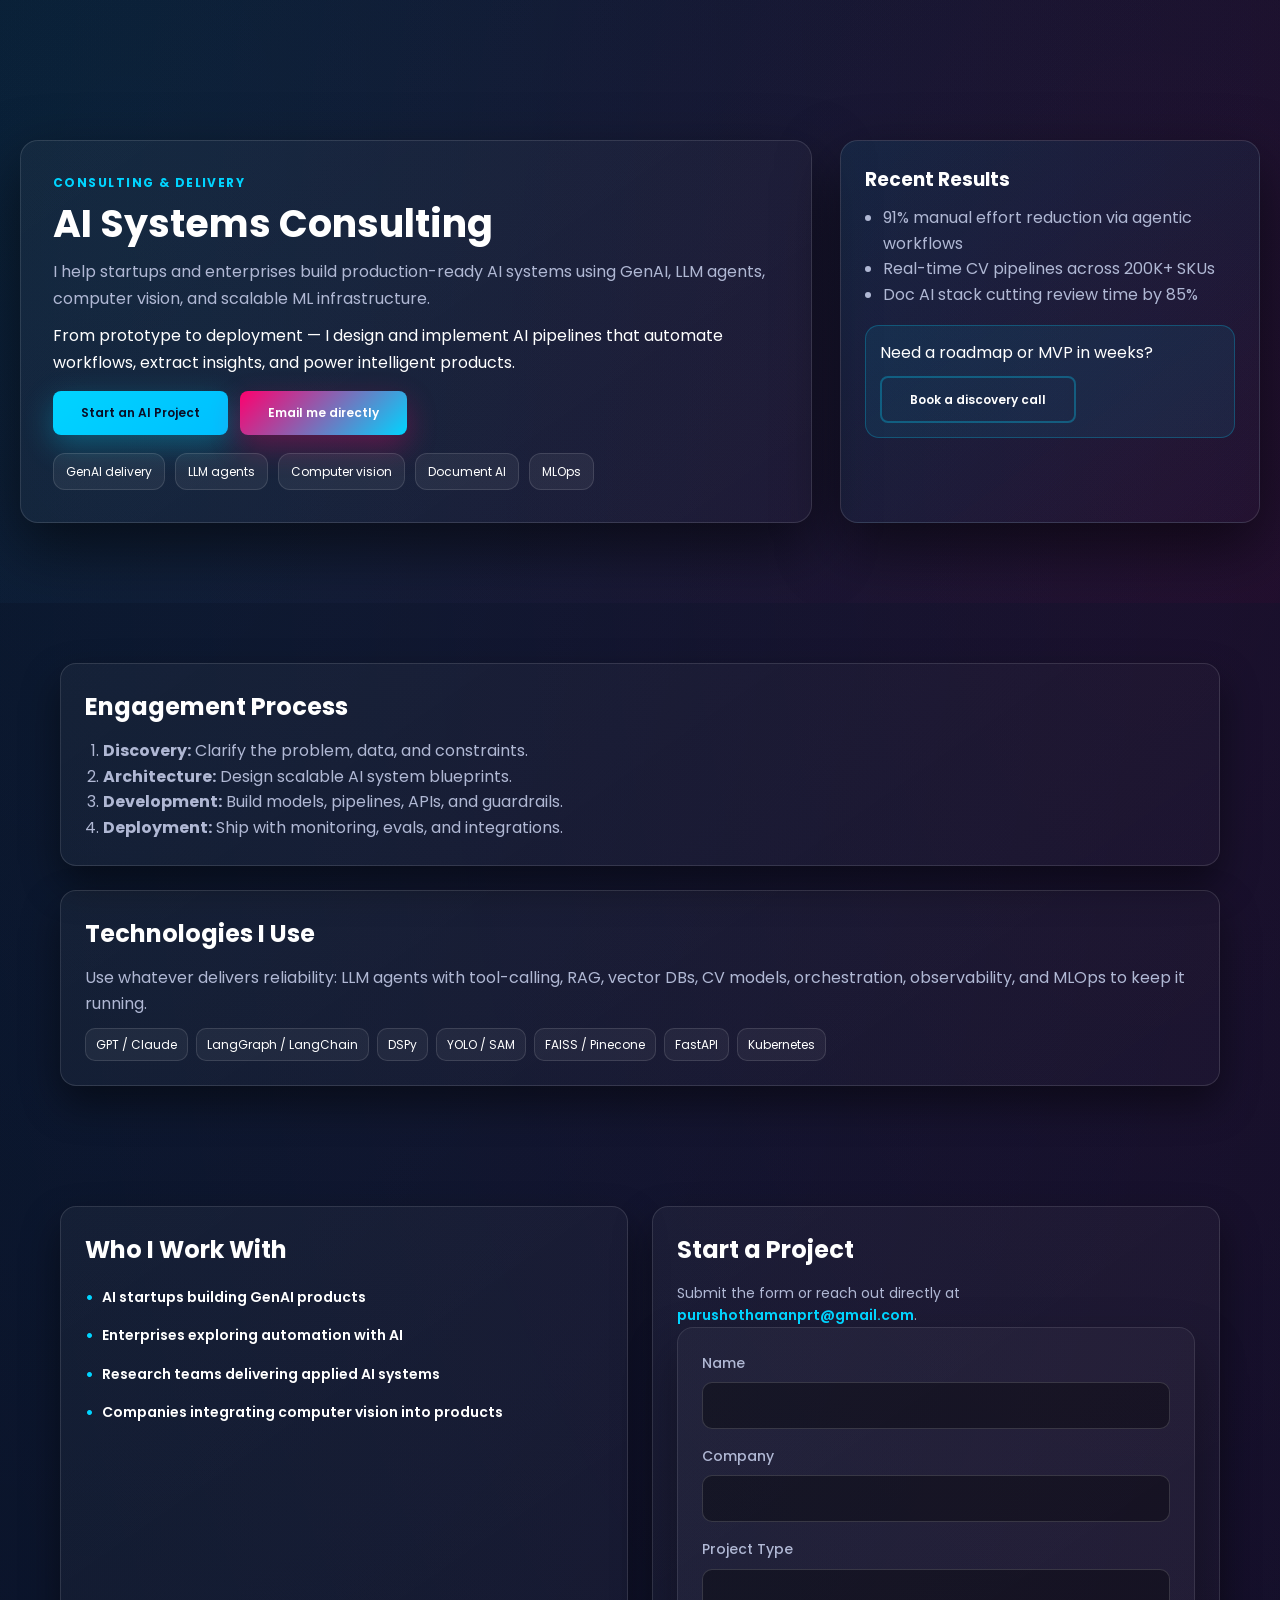
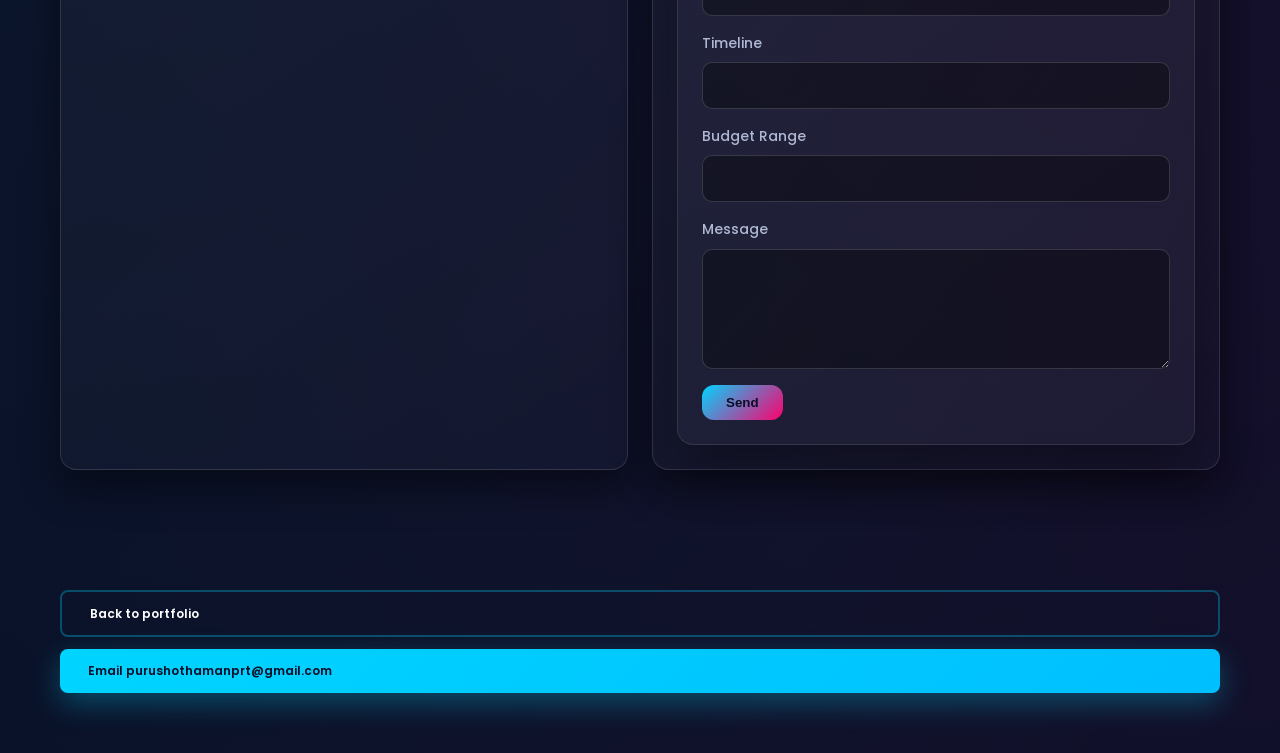
==== ai-consulting.html @ 67f8d657 "consulting" ====
<!DOCTYPE html>
<html lang="en">
<head>
  <meta charset="UTF-8">
  <meta name="viewport" content="width=device-width, initial-scale=1.0">
  <title>AI Systems Consulting – GenAI, LLM Agents, and Computer Vision</title>
  <meta name="description" content="AI systems consulting for GenAI, LLM agents, computer vision, and document intelligence. Freelance, consulting, and contract AI engineering engagements worldwide.">
  <link rel="stylesheet" href="assets/css/style.css">
  <link href="https://fonts.googleapis.com/css2?family=Poppins:wght@300;400;500;600;700;800;900&family=Space+Mono:wght@400;700&display=swap" rel="stylesheet">
</head>
<body class="consulting-page">
  <main class="consult-hero">
    <div class="consult-hero__bg"></div>
    <div class="consult-hero__content">
      <p class="consult-kicker">Consulting & Delivery</p>
      <h1>AI Systems Consulting</h1>
      <p class="consult-lead">
        I help startups and enterprises build production-ready AI systems using GenAI, LLM agents, computer vision, and scalable ML infrastructure.
      </p>
      <p class="consult-lead secondary">
        From prototype to deployment — I design and implement AI pipelines that automate workflows, extract insights, and power intelligent products.
      </p>
      <div class="consult-actions">
        <a href="#consult-form" class="btn btn-primary">Start an AI Project</a>
        <a href="mailto:purushothamanprt@gmail.com" class="btn btn-accent">Email me directly</a>
      </div>
      <div class="consult-tags">
        <span>GenAI delivery</span><span>LLM agents</span><span>Computer vision</span><span>Document AI</span><span>MLOps</span>
      </div>
    </div>
    <div class="consult-panel">
      <div>
        <h3>Recent Results</h3>
        <ul>
          <li>91% manual effort reduction via agentic workflows</li>
          <li>Real-time CV pipelines across 200K+ SKUs</li>
          <li>Doc AI stack cutting review time by 85%</li>
        </ul>
      </div>
      <div class="consult-panel__cta">
        <p>Need a roadmap or MVP in weeks?</p>
        <a href="#consult-form" class="btn btn-tertiary">Book a discovery call</a>
      </div>
    </div>
  </main>

  <section class="consult-section">
    <div class="container consult-grid">
      <div class="consult-card">
        <h2>Engagement Process</h2>
        <ol>
          <li><strong>Discovery:</strong> Clarify the problem, data, and constraints.</li>
          <li><strong>Architecture:</strong> Design scalable AI system blueprints.</li>
          <li><strong>Development:</strong> Build models, pipelines, APIs, and guardrails.</li>
          <li><strong>Deployment:</strong> Ship with monitoring, evals, and integrations.</li>
        </ol>
      </div>
      <div class="consult-card">
        <h2>Technologies I Use</h2>
        <p>Use whatever delivers reliability: LLM agents with tool-calling, RAG, vector DBs, CV models, orchestration, observability, and MLOps to keep it running.</p>
        <div class="consult-chips">
          <span>GPT / Claude</span><span>LangGraph / LangChain</span><span>DSPy</span><span>YOLO / SAM</span><span>FAISS / Pinecone</span><span>FastAPI</span><span>Kubernetes</span>
        </div>
      </div>
    </div>
  </section>

  <section class="consult-section">
    <div class="container consult-grid two">
      <div class="consult-card">
        <h2>Who I Work With</h2>
        <ul class="hero-list">
          <li>AI startups building GenAI products</li>
          <li>Enterprises exploring automation with AI</li>
          <li>Research teams delivering applied AI systems</li>
          <li>Companies integrating computer vision into products</li>
        </ul>
      </div>
      <div class="consult-card" id="consult-form">
        <h2>Start a Project</h2>
        <p class="cta-subtext">Submit the form or reach out directly at <a href="mailto:purushothamanprt@gmail.com">purushothamanprt@gmail.com</a>.</p>
        <form class="contact-form" action="https://formspree.io/f/mojkdnnn" method="POST">
          <label>Name<input type="text" name="name" required></label>
          <label>Company<input type="text" name="company"></label>
          <label>Project Type<input type="text" name="project_type"></label>
          <label>Timeline<input type="text" name="timeline"></label>
          <label>Budget Range<input type="text" name="budget"></label>
          <label>Message<textarea name="message" required></textarea></label>
          <button type="submit">Send</button>
        </form>
      </div>
    </div>
  </section>

  <section class="consult-section">
    <div class="container consult-bottom-actions">
      <a href="index.html#contact" class="btn btn-tertiary">Back to portfolio</a>
      <a href="mailto:purushothamanprt@gmail.com" class="btn btn-primary">Email purushothamanprt@gmail.com</a>
    </div>
  </section>
</body>
</html>
---- assets/css/style.css ----
* {
  margin: 0;
  padding: 0;
  box-sizing: border-box;
}

:root {
  --primary: #0a0e27;
  --secondary: #10152d;
  --tertiary: #1a2644;
  --accent: #00d4ff;
  --accent-2: #ff006e;
  --accent-3: #8338ec;
  --text-primary: #ffffff;
  --text-secondary: #b0b8d4;
  --border-color: rgba(255, 255, 255, 0.1);
  --glass: linear-gradient(145deg, rgba(255, 255, 255, 0.04), rgba(255, 255, 255, 0.02));
  --glass-strong: linear-gradient(145deg, rgba(0, 212, 255, 0.08), rgba(255, 255, 255, 0.01));
  --card-border: rgba(255, 255, 255, 0.12);
  --success: #29da77;
  --warning: #ffbe0b;
  --navbar-height: 70px;
}

html {
  scroll-behavior: smooth;
}

body {
  font-family: 'Poppins', sans-serif;
  background: linear-gradient(135deg, var(--primary) 0%, var(--secondary) 100%);
  color: var(--text-primary);
  line-height: 1.6;
  overflow-x: hidden;
  position: relative;
  margin: 0;
  padding: 0;
}

.container {
  max-width: 1200px;
  margin: 0 auto;
  padding: 0 20px;
  display: flex;
  flex-direction: column;
  gap: 24px;
}

/* ===== NAVIGATION ===== */
.navbar {
  position: fixed;
  top: 0;
  left: 0;
  right: 0;
  width: 100%;
  z-index: 1000;
  padding: 15px 0;
  background: rgba(10, 14, 39, 0.98);
  backdrop-filter: blur(10px);
  border-bottom: 1px solid var(--border-color);
  animation: slideDown 0.6s ease-out;
  height: var(--navbar-height);
  box-shadow: 0 2px 20px rgba(0, 0, 0, 0.3);
}

@keyframes slideDown {
  from {
    transform: translateY(-100%);
    opacity: 0;
  }
  to {
    transform: translateY(0);
    opacity: 1;
  }
}

.nav-wrapper {
  display: flex;
  justify-content: space-between;
  align-items: center;
  max-width: 1400px;
  margin: 0 auto;
  padding: 0 20px;
  height: 100%;
  width: 100%;
}

.logo-brand {
  display: flex;
  align-items: center;
  gap: 10px;
  min-width: 180px;
  flex-shrink: 0;
}

.logo {
  font-size: 24px;
  font-weight: 900;
  background: linear-gradient(135deg, var(--accent) 0%, var(--accent-2) 100%);
  -webkit-background-clip: text;
  -webkit-text-fill-color: transparent;
  text-decoration: none;
  font-family: 'Space Mono', monospace;
}

.logo-title {
  font-size: 14px;
  font-weight: 700;
  color: var(--text-primary);
  display: none;
}

@media (min-width: 768px) {
  .logo-title {
    display: block;
  }
}

.nav-menu {
  display: flex;
  gap: 25px;
  list-style: none;
  margin: 0;
  padding: 0;
  flex: 1;
  justify-content: center;
}

.nav-link {
  color: var(--text-secondary);
  text-decoration: none;
  font-size: 13px;
  font-weight: 500;
  position: relative;
  transition: color 0.3s ease;
  white-space: nowrap;
  padding: 5px 0;
}

.nav-link::after {
  content: '';
  position: absolute;
  bottom: -5px;
  left: 0;
  width: 0;
  height: 2px;
  background: linear-gradient(90deg, var(--accent), var(--accent-2));
  transition: width 0.3s ease;
}

.nav-link:hover {
  color: var(--accent);
}

.nav-link:hover::after,
.nav-link.active::after {
  width: 100%;
}

.hamburger {
  display: none;
  flex-direction: column;
  gap: 5px;
  cursor: pointer;
  margin-left: auto;
}

.hamburger span {
  width: 22px;
  height: 2.5px;
  background: var(--accent);
  border-radius: 2px;
  transition: all 0.3s ease;
}

/* Quick Action Buttons in Navbar */
.quick-actions {
  display: flex;
  gap: 8px;
  align-items: center;
  margin-left: 20px;
  flex-shrink: 0;
}

.quick-btn {
  width: 36px;
  height: 36px;
  border-radius: 6px;
  border: 1px solid var(--border-color);
  background: rgba(0, 212, 255, 0.1);
  color: var(--accent);
  cursor: pointer;
  display: flex;
  align-items: center;
  justify-content: center;
  transition: all 0.3s ease;
  font-size: 14px;
  padding: 0;
  min-height: 44px; /* touch-friendly */
}

.quick-btn:hover {
  background: var(--accent);
  color: var(--primary);
  transform: translateY(-2px);
  border-color: var(--accent);
}

@media (max-width: 1024px) {
  .nav-menu {
    gap: 20px;
  }

  .nav-link {
    font-size: 12px;
  }

  .quick-actions {
    gap: 6px;
    margin-left: 10px;
  }

  .quick-btn {
    width: 32px;
    height: 32px;
    font-size: 12px;
  }
}

@media (max-width: 768px) {
  .hamburger {
    display: flex;
  }

  .nav-menu {
    display: none;
    position: fixed;
    top: var(--navbar-height);
    left: 0;
    width: 100%;
    flex-direction: column;
    gap: 0;
    background: rgba(10, 14, 39, 0.98);
    padding: 20px;
    border-bottom: 1px solid var(--border-color);
    z-index: 999;
  }

  .nav-menu.show {
    display: flex;
  }

  .nav-link {
    padding: 12px 0;
    border-bottom: 1px solid var(--border-color);
  }

  .quick-actions {
    display: none;
  }
}

/* ===== HERO SECTION ===== */
.hero {
  min-height: 100vh;
  display: flex;
  justify-content: center;
  align-items: center;
  padding: 60px 0 50px;
  position: relative;
  overflow: hidden;
  margin-top: var(--navbar-height);
}

.stars {
  position: absolute;
  width: 100%;
  height: 100%;
  pointer-events: none;
}

.stars::before {
  content: '';
  position: absolute;
  width: 2px;
  height: 2px;
  background: var(--accent);
  border-radius: 50%;
  top: 20%;
  left: 10%;
  opacity: 0.5;
  animation: twinkle 3s infinite;
}

@keyframes twinkle {
  0%, 100% { opacity: 0.3; }
  50% { opacity: 1; }
}

.hero-container {
  display: flex;
  flex-direction: column;
  align-items: flex-start;
  gap: 50px;
  max-width: 1080px;
  margin: 0 auto;
  padding: 140px 20px 60px;
  width: 100%;
  position: relative;
  z-index: 1;
}

.hero-grid {
  width: 100%;
  display: grid;
  grid-template-columns: minmax(0, 1.05fr) minmax(240px, 320px);
  align-items: center;
  gap: 24px;
  justify-content: center;
}

.hero-title {
  font-size: 52px;
  font-weight: 900;
  line-height: 1.1;
  color: var(--text-primary);
  animation: slideUp 0.8s ease-out 0.2s both;
  margin: 0;
  flex: 1;
  min-width: 240px;
}

.hero-subtitle {
  font-size: 16px;
  color: var(--text-secondary);
  line-height: 1.8;
  animation: slideUp 0.8s ease-out 0.2s both;
  margin: 0;
  flex: 1;
  min-width: 280px;
  max-width: 720px;
  font-size: 15px;
}

.hero-headline {
  flex: 1;
  display: flex;
  flex-direction: column;
  gap: 18px;
  min-width: 320px;
  max-width: 620px;
}

.hero-list {
  list-style: none;
  padding: 0;
  margin: 0;
  display: grid;
  gap: 8px;
  color: var(--text-primary);
  font-weight: 600;
}

.hero-list li {
  display: flex;
  align-items: center;
  gap: 8px;
  font-size: 14px;
  padding: 4px 0;
  transition: transform 0.2s ease, color 0.2s ease;
}

.hero-list li::before {
  content: '•';
  color: var(--accent);
  font-size: 18px;
  line-height: 1;
}

.hero-list li:hover {
  transform: translateX(6px);
  color: var(--text-primary);
}

.hero-actions {
  flex: 1;
  display: flex;
  justify-content: center;
}

.hero-cta {
  display: flex;
  flex-direction: column;
  gap: 14px;
  align-self: center;
  justify-content: center;
  width: 260px;
  flex-shrink: 0;
}

.hero-cta .btn {
  width: 100%;
  background: linear-gradient(140deg, rgba(0, 212, 255, 0.18), rgba(0, 0, 0, 0.55));
  border: 1px solid rgba(0, 212, 255, 0.35);
  color: var(--text-primary);
  box-shadow: 0 12px 30px rgba(0, 212, 255, 0.15);
}

.hero-cta .btn:hover {
  background: linear-gradient(140deg, rgba(0, 212, 255, 0.3), rgba(0, 0, 0, 0.45));
  box-shadow: 0 16px 36px rgba(0, 212, 255, 0.25);
}

.hero-cta .btn-primary {
  color: var(--primary);
  background: radial-gradient(circle at 20% 20%, rgba(255, 255, 255, 0.25), transparent 45%), linear-gradient(135deg, #00d4ff 0%, #00b0ff 45%, #00a0e0 100%);
  border: none;
}

@media (max-width: 900px) {
  .hero-container {
    flex-direction: column;
    align-items: center;
    gap: 40px;
  }

  .hero-headline {
    flex-direction: column;
    align-items: center;
    text-align: center;
  }
  .hero-subtitle {
    text-align: center;
    max-width: 100%;
  }

  .hero-grid {
    grid-template-columns: minmax(0, 1fr);
    align-items: center;
    text-align: center;
  }

  .hero-cta {
    width: 100%;
    align-items: center;
    align-self: center;
  }
}

@media (min-width: 900px) {
  .hero-cta {
    flex-wrap: nowrap;
  }
}

.btn {
  padding: 12px 28px;
  border-radius: 8px;
  text-decoration: none;
  font-weight: 600;
  font-size: 12px;
  display: inline-flex;
  align-items: center;
  gap: 8px;
  transition: all 0.3s ease;
  border: none;
  cursor: pointer;
  font-family: 'Poppins', sans-serif;
  white-space: nowrap;
  min-height: 44px; /* touch-friendly */
}

.btn-primary {
  background: linear-gradient(135deg, var(--accent) 0%, #00bfff 100%);
  color: var(--primary);
  box-shadow: 0 10px 30px rgba(0, 212, 255, 0.3);
}

.btn-primary:hover {
  transform: translateY(-3px);
  box-shadow: 0 20px 50px rgba(0, 212, 255, 0.4);
}

.btn-secondary {
  border: 2px solid var(--accent);
  color: var(--accent);
  background: transparent;
}

.btn-secondary:hover {
  background: rgba(0, 212, 255, 0.1);
  transform: translateY(-3px);
}

.btn-tertiary {
  border: 2px solid rgba(0, 212, 255, 0.3);
  color: var(--text-primary);
  background: transparent;
  transition: all 0.3s ease;
}

.btn-tertiary:hover {
  border-color: var(--accent);
  background: rgba(0, 212, 255, 0.05);
  color: var(--accent);
  transform: translateY(-3px);
}

.btn-accent {
  background: linear-gradient(135deg, var(--accent-2), var(--accent));
  color: var(--text-primary);
  border: none;
  box-shadow: 0 12px 30px rgba(255, 0, 110, 0.3);
}

.btn-accent:hover {
  transform: translateY(-3px);
  box-shadow: 0 18px 40px rgba(255, 0, 110, 0.35);
  filter: brightness(1.05);
}


/* Hero Stats */
.hero-stats {
  display: flex;
  flex-direction: row;
  flex-wrap: wrap;
  justify-content: center;
  gap: 32px;
  margin: 12px auto 0 auto;
  padding-top: 30px;
  border-top: 1px solid var(--border-color);
  animation: slideUp 0.8s ease-out 0.6s both;
  width: 100%;
  max-width: 1100px;
  align-items: stretch;
}

.stat-box {
  display: flex;
  flex-direction: column;
  align-items: center;
  gap: 8px;
  padding: 20px;
  background: rgba(0, 212, 255, 0.05);
  border-radius: 12px;
  border: 1px solid var(--border-color);
  transition: all 0.3s ease;
  min-width: 180px;
  flex: 1;
  max-width: 220px;
}

.stat-box:hover {
  border-color: var(--accent);
  background: rgba(0, 212, 255, 0.1);
  transform: translateY(-5px);
}

.stat-number {
  font-size: 32px;
  font-weight: 900;
  background: linear-gradient(135deg, var(--accent), var(--accent-2));
  -webkit-background-clip: text;
  -webkit-text-fill-color: transparent;
  margin: 0;
}

.stat-label {
  font-size: 13px;
  color: var(--text-secondary);
  text-align: center;
  margin: 0;
}



/* ===== MODAL STYLES ===== */
.modal {
  display: none;
  position: fixed;
  z-index: 2000;
  left: 0;
  top: 0;
  width: 100%;
  height: 100%;
  background: rgba(0, 0, 0, 0.9);
  backdrop-filter: blur(5px);
  animation: fadeIn 0.3s ease;
  align-items: center;
  justify-content: center;
}

@keyframes fadeIn {
  from { opacity: 0; }
  to { opacity: 1; }
}

.modal.show {
  display: flex;
}

.modal-content {
  background: var(--secondary);
  border: 1px solid var(--border-color);
  border-radius: 16px;
  width: 90%;
  max-width: 800px;
  max-height: 85vh;
  overflow-y: auto;
  animation: slideUp 0.3s ease;
  box-shadow: 0 20px 60px rgba(0, 0, 0, 0.5);
}

.modal-content.modal-lg {
  max-width: 900px;
}

.modal-header {
  padding: 25px 30px;
  border-bottom: 1px solid var(--border-color);
  display: flex;
  align-items: center;
  justify-content: space-between;
  gap: 20px;
  position: relative;
}

.modal-header h2 {
  margin: 0;
  color: var(--text-primary);
  font-size: 24px;
  flex: 1;
}

.modal-body {
  padding: 30px;
}

.close {
  position: absolute;
  right: 25px;
  top: 22px;
  font-size: 28px;
  font-weight: bold;
  color: var(--text-secondary);
  cursor: pointer;
  transition: color 0.3s ease;
  background: none;
  border: none;
  padding: 0;
  width: 30px;
  height: 30px;
  display: flex;
  align-items: center;
  justify-content: center;
}

.close:hover {
  color: var(--accent);
}

/* Papers List */
.papers-list {
  display: flex;
  flex-direction: column;
  gap: 25px;
}

.paper-preview {
  background: rgba(0, 212, 255, 0.03);
  border: 1px solid var(--border-color);
  padding: 20px;
  border-radius: 12px;
  transition: all 0.3s ease;
}

.paper-preview:hover {
  border-color: var(--accent);
  background: rgba(0, 212, 255, 0.08);
}

.paper-header {
  display: flex;
  justify-content: space-between;
  gap: 20px;
  margin-bottom: 10px;
  align-items: flex-start;
}

.paper-header h3 {
  font-size: 15px;
  color: var(--text-primary);
  line-height: 1.4;
  flex: 1;
  margin: 0;
}

.paper-year {
  background: linear-gradient(135deg, var(--accent), var(--accent-2));
  -webkit-background-clip: text;
  -webkit-text-fill-color: transparent;
  font-weight: 700;
  font-size: 12px;
  white-space: nowrap;
}

.paper-authors {
  color: var(--text-secondary);
  font-size: 13px;
  margin: 8px 0;
}

.paper-stats {
  color: var(--accent);
  font-size: 12px;
  margin-bottom: 12px;
}

.paper-actions {
  display: flex;
  gap: 10px;
}

.btn-small {
  padding: 8px 14px;
  font-size: 12px;
  background: rgba(0, 212, 255, 0.1);
  border: 1px solid var(--accent);
  color: var(--accent);
  border-radius: 6px;
  text-decoration: none;
  cursor: pointer;
  transition: all 0.3s ease;
  display: inline-flex;
  align-items: center;
  gap: 6px;
  min-height: 40px;
}

.btn-small:hover {
  background: var(--accent);
  color: var(--primary);
}

/* ===== SECTIONS ===== */
.section {
  padding: 80px 0;
  position: relative;
  scroll-margin-top: var(--navbar-height);
}

.section#about,
.about-section {
  padding-top: 60px;
}

.section-grid {
  display: grid;
  grid-template-columns: repeat(auto-fit, minmax(220px, 1fr));
  gap: 20px;
}

.section-card {
  background: var(--glass);
  border: 1px solid var(--card-border);
  border-radius: 18px;
  padding: 20px;
  box-shadow: 0 20px 40px rgba(0, 0, 0, 0.4);
  transition: transform 0.3s ease, box-shadow 0.3s ease, border-color 0.3s ease;
}

.section-card h3 {
  font-size: 18px;
  margin-bottom: 10px;
  color: var(--text-primary);
}

.section-card p {
  margin: 0;
  color: var(--text-secondary);
  line-height: 1.6;
}

.section-card:hover {
  transform: translateY(-6px);
  box-shadow: 0 24px 48px rgba(0, 0, 0, 0.5);
  border-color: rgba(0, 212, 255, 0.4);
}

.section-header {
  margin-bottom: 60px;
  text-align: left;
}

.section-header.centered {
  text-align: center;
}

.section-header h2 {
  font-size: 44px;
  font-weight: 900;
  margin: 0 0 15px 0;
  background: linear-gradient(135deg, var(--text-primary) 0%, var(--accent) 100%);
  -webkit-background-clip: text;
  -webkit-text-fill-color: transparent;
  background-clip: text;
}

.section-subtitle {
  color: var(--text-secondary);
  font-size: 16px;
  margin-bottom: 20px;
}

.header-line {
  width: 60px;
  height: 4px;
  background: linear-gradient(90deg, var(--accent), var(--accent-2));
  border-radius: 2px;
  margin-top: 20px;
}

.section-header.centered .header-line {
  margin: 20px auto 0;
}

@keyframes slideUp {
  from {
    transform: translateY(30px);
    opacity: 0;
  }
  to {
    transform: translateY(0);
    opacity: 1;
  }
}

@keyframes slideIn {
  from {
    transform: translateX(30px);
    opacity: 0;
  }
  to {
    transform: translateX(0);
    opacity: 1;
  }
}

.education-section {
  background: rgba(255, 255, 255, 0.02);
  border-bottom: 1px solid var(--border-color);
}

.education-grid {
  display: grid;
  grid-template-columns: repeat(auto-fit, minmax(260px, 1fr));
  gap: 20px;
}

.education-card {
  background: var(--glass);
  border: 1px solid var(--card-border);
  padding: 25px;
  border-radius: 16px;
  display: flex;
  flex-direction: column;
  gap: 12px;
  min-height: 230px;
  transition: transform 0.3s ease, box-shadow 0.3s ease, border-color 0.3s ease;
}

.education-card:hover {
  transform: translateY(-6px);
  box-shadow: 0 24px 48px rgba(0, 0, 0, 0.45);
  border-color: rgba(0, 212, 255, 0.35);
}

.edu-meta {
  display: flex;
  flex-wrap: wrap;
  justify-content: space-between;
  gap: 8px;
  align-items: baseline;
}

.edu-meta h3 {
  font-size: 20px;
  margin: 0;
  color: var(--text-primary);
}

.edu-date {
  font-size: 13px;
  font-weight: 600;
  color: var(--accent);
  white-space: nowrap;
}

.edu-institution {
  color: var(--text-secondary);
  font-size: 14px;
  margin: 0;
}

.edu-status {
  color: var(--accent-2);
  font-size: 13px;
  margin: 0;
}

.edu-label {
  font-size: 12px;
  letter-spacing: 0.08em;
  text-transform: uppercase;
  color: var(--text-secondary);
  margin: 0;
}

.edu-coursework {
  list-style: none;
  padding-left: 0;
  margin: 0;
  display: flex;
  flex-wrap: wrap;
  gap: 10px;
}

.edu-coursework li {
  font-size: 14px;
  color: var(--text-secondary);
  padding-left: 16px;
  position: relative;
}

.edu-coursework li::before {
  content: '•';
  position: absolute;
  left: 0;
  color: var(--accent);
}

/* ===== ABOUT SECTION ===== */
.about-section {
  background: rgba(255, 255, 255, 0.02);
  border-top: 1px solid var(--border-color);
  border-bottom: 1px solid var(--border-color);
}

.about-content {
  display: grid;
  grid-template-columns: 1fr 1fr;
  gap: 60px;
  align-items: start;
}

.about-left {
  position: relative;
}

.about-img-wrapper {
  position: relative;
  display: flex;
  justify-content: center;
  margin-bottom: 30px;
}

.about-img {
  width: 100%;
  max-width: 350px;
  border-radius: 16px;
  border: 2px solid var(--border-color);
  object-fit: cover;
  aspect-ratio: 1;
}

.about-stats {
  display: grid;
  grid-template-columns: repeat(3, 1fr);
  gap: 20px;
}

.stat-item {
  background: rgba(0, 212, 255, 0.05);
  border: 1px solid var(--border-color);
  padding: 20px;
  border-radius: 12px;
  text-align: center;
}

.stat-item h4 {
  font-size: 28px;
  color: var(--accent);
  margin: 0 0 5px 0;
}

.stat-item p {
  font-size: 13px;
  color: var(--text-secondary);
  margin: 0;
}

.about-right h3 {
  font-size: 28px;
  margin: 0 0 20px 0;
  color: var(--text-primary);
}

.about-right p {
  color: var(--text-secondary);
  line-height: 1.8;
  margin-bottom: 15px;
}

.about-right strong {
  color: var(--accent);
}


/* ===== EXPERIENCE SECTION ===== */
.experience-section {
  border-bottom: 1px solid var(--border-color);
}

.timeline {
  position: relative;
  padding: 40px 0;
  padding-left: 60px;
}

.timeline::before {
  content: '';
  position: absolute;
  left: 15px;
  top: 0;
  bottom: 0;
  width: 2px;
  background: linear-gradient(180deg, var(--accent), transparent);
}

.timeline-marker {
  position: absolute;
  left: 0;
  top: 45px;
  width: 32px;
  height: 32px;
  background: var(--primary);
  border: 3px solid var(--accent);
  border-radius: 50%;
  transition: all 0.3s ease;
}

.timeline-item.active .timeline-marker {
  width: 48px;
  height: 48px;
  left: -8px;
  top: 37px;
  box-shadow: 0 0 0 8px rgba(0, 212, 255, 0.1);
}

.timeline-date {
  display: inline-block;
  background: linear-gradient(135deg, var(--accent), var(--accent-2));
  -webkit-background-clip: text;
  -webkit-text-fill-color: transparent;
  font-weight: 700;
  font-size: 14px;
  margin-bottom: 5px;
}

.timeline-content h3 {
  font-size: 20px;
  margin: 0 0 5px 0;
}

.company-name {
  color: var(--accent);
  font-weight: 600;
  font-size: 14px;
  margin-bottom: 10px;
}

.role-description {
  color: var(--text-secondary);
  font-size: 14px;
  margin-bottom: 15px;
}

.achievements {
  list-style: none;
  display: flex;
  flex-direction: column;
  gap: 12px;
  margin-bottom: 20px;
  padding: 0;
}

.achievements li {
  color: var(--text-secondary);
  font-size: 15px;
  padding-left: 20px;
  position: relative;
  line-height: 1.6;
}

.achievements li::before {
  content: '→';
  position: absolute;
  left: 0;
  color: var(--accent);
  font-weight: bold;
}

.tech-list {
  display: flex;
  flex-wrap: wrap;
  gap: 10px;
}

.tech-badge {
  background: rgba(0, 212, 255, 0.1);
  border: 1px solid rgba(0, 212, 255, 0.2);
  color: var(--accent);
  padding: 6px 12px;
  border-radius: 6px;
  font-size: 12px;
  font-weight: 600;
}

.experience-grid {
  display: grid;
  grid-template-columns: repeat(auto-fit, minmax(280px, 1fr));
  gap: 20px;
  margin-top: 20px;
  align-items: start;
}

.experience-column {
  display: grid;
  gap: 20px;
}

.experience-card {
  background: var(--glass);
  border: 1px solid var(--card-border);
  padding: 25px;
  border-radius: 18px;
  display: flex;
  flex-direction: column;
  gap: 12px;
  transition: all 0.3s ease;
}

.experience-card:hover {
  border-color: rgba(0, 212, 255, 0.45);
  background: var(--glass-strong);
  transform: translateY(-6px);
  box-shadow: 0 26px 50px rgba(0, 0, 0, 0.48);
}

.experience-card-header {
  display: flex;
  flex-direction: column;
  gap: 6px;
}

.experience-date {
  font-size: 13px;
  font-weight: 700;
  color: var(--accent);
}

.experience-card-header h3 {
  margin: 0;
  color: var(--text-primary);
  font-size: 20px;
}

.company-name {
  color: var(--accent);
  font-weight: 600;
  font-size: 14px;
  margin: 0;
}

.achievements {
  list-style: none;
  display: flex;
  flex-direction: column;
  gap: 10px;
  margin: 0;
  padding: 0;
}

.achievements li {
  color: var(--text-secondary);
  font-size: 14px;
  padding-left: 18px;
  position: relative;
  line-height: 1.5;
}

.achievements li::before {
  content: '→';
  position: absolute;
  left: 0;
  color: var(--accent);
  font-weight: bold;
}

.tech-list {
  display: flex;
  flex-wrap: wrap;
  gap: 8px;
}

/* ===== ADDITIONAL EXPERIENCE & AWARDS ===== */
.extra-section {
  border-bottom: 1px solid var(--border-color);
  padding: 40px 0;
}

.extra-list {
  list-style: none;
  margin: 0;
  padding: 0;
  display: flex;
  flex-direction: column;
  gap: 16px;
}

.extra-item {
  background: rgba(255, 255, 255, 0.03);
  border: 1px solid var(--border-color);
  border-radius: 14px;
  padding: 18px 22px;
  display: flex;
  flex-direction: column;
  gap: 6px;
}

.extra-item strong {
  color: var(--accent);
  font-size: 14px;
}

.extra-item span {
  color: var(--text-secondary);
  font-size: 13px;
}

/* ===== PROJECTS SECTION ===== */
.projects-section {
  border-bottom: 1px solid var(--border-color);
}

.projects-container {
  display: grid;
  grid-template-columns: repeat(auto-fit, minmax(280px, 1fr));
  gap: 30px;
  container-type: inline-size;
  container-name: projects;
}

@container (max-width: 640px) {
  .projects-container {
    grid-template-columns: 1fr;
  }
}

@container (min-width: 900px) {
  .projects-container {
    grid-template-columns: repeat(3, minmax(0, 1fr));
  }
}

@container (min-width: 1200px) {
  .projects-container {
    grid-template-columns: repeat(4, minmax(0, 1fr));
  }
}

.project-card {
  background: var(--glass);
  border: 1px solid var(--card-border);
  padding: 30px;
  border-radius: 16px;
  transition: all 0.3s ease;
  position: relative;
  overflow: hidden;
  display: flex;
  flex-direction: column;
}

.project-card::before {
  content: '';
  position: absolute;
  top: -50%;
  right: -50%;
  width: 300px;
  height: 300px;
  background: radial-gradient(circle, rgba(0, 212, 255, 0.15) 0%, transparent 70%);
  border-radius: 50%;
  opacity: 0;
  transition: opacity 0.3s ease;
}

.project-card:hover {
  border-color: rgba(0, 212, 255, 0.45);
  background: var(--glass-strong);
  transform: translateY(-10px);
  box-shadow: 0 28px 60px rgba(0, 0, 0, 0.55);
}

.project-card:hover::before {
  opacity: 1;
}

.project-card.large {
  grid-column: span 2;
}

.project-content {
  position: relative;
  z-index: 1;
  flex: 1;
}

.project-tag {
  display: inline-block;
  background: linear-gradient(135deg, var(--accent-2), var(--accent-3));
  -webkit-background-clip: text;
  -webkit-text-fill-color: transparent;
  font-size: 12px;
  font-weight: 700;
  text-transform: uppercase;
  letter-spacing: 1px;
  margin-bottom: 15px;
}

.project-card h3 {
  font-size: 20px;
  margin: 0 0 15px 0;
  color: var(--text-primary);
}

.project-card p {
  color: var(--text-secondary);
  line-height: 1.8;
  margin: 0 0 20px 0;
}

.project-highlights {
  display: grid;
  grid-template-columns: 1fr 1fr;
  gap: 15px;
  margin-bottom: 20px;
}

.highlight {
  display: flex;
  align-items: center;
  gap: 10px;
  font-size: 13px;
  color: var(--text-secondary);
}

.highlight i {
  color: var(--accent);
  font-size: 16px;
}

.project-tech {
  display: flex;
  flex-wrap: wrap;
  gap: 8px;
  margin-bottom: 20px;
}

.project-tech span {
  background: rgba(0, 212, 255, 0.1);
  border: 1px solid rgba(0, 212, 255, 0.2);
  color: var(--accent);
  padding: 6px 12px;
  border-radius: 6px;
  font-size: 12px;
  font-weight: 600;
}

.project-links {
  display: flex;
  gap: 10px;
  margin-top: auto;
}

.project-link {
  color: var(--accent);
  text-decoration: none;
  font-size: 14px;
  font-weight: 600;
  display: flex;
  align-items: center;
  gap: 6px;
  padding: 8px 12px;
  background: rgba(0, 212, 255, 0.1);
  border-radius: 6px;
  transition: all 0.3s ease;
  min-height: 44px;
}

.project-link:hover {
  background: var(--accent);
  color: var(--primary);
}

/* ===== PUBLICATIONS SECTION ===== */
.publications-section {
  background: rgba(255, 255, 255, 0.02);
  border-bottom: 1px solid var(--border-color);
}

.publications-grid {
  display: grid;
  grid-template-columns: 1fr;
  gap: 30px;
}

.publication-card {
  background: var(--glass);
  border: 1px solid var(--card-border);
  padding: 30px;
  border-radius: 16px;
  transition: all 0.3s ease;
}

.publication-card:hover {
  border-color: rgba(0, 212, 255, 0.45);
  background: var(--glass-strong);
  transform: translateY(-6px);
  box-shadow: 0 26px 50px rgba(0, 0, 0, 0.5);
}

.pub-header {
  display: flex;
  justify-content: space-between;
  align-items: flex-start;
  gap: 20px;
  margin-bottom: 15px;
  padding-bottom: 15px;
  border-bottom: 1px solid var(--border-color);
}

.pub-header h3 {
  font-size: 18px;
  flex: 1;
  line-height: 1.4;
  margin: 0;
}

.pub-year {
  background: linear-gradient(135deg, var(--accent), var(--accent-2));
  -webkit-background-clip: text;
  -webkit-text-fill-color: transparent;
  font-weight: 700;
  font-size: 13px;
  white-space: nowrap;
}

.pub-authors {
  color: var(--text-secondary);
  font-size: 14px;
  margin: 0 0 10px 0;
}

.pub-abstract {
  color: var(--text-secondary);
  font-size: 15px;
  line-height: 1.6;
  margin: 0 0 15px 0;
}

.pub-stats {
  display: flex;
  gap: 20px;
  margin-bottom: 15px;
  font-size: 13px;
  color: var(--accent);
}

.pub-stats i {
  margin-right: 5px;
}

.pub-actions {
  display: flex;
  gap: 15px;
}

.pub-actions a {
  color: var(--accent);
  text-decoration: none;
  font-weight: 600;
  padding: 8px 14px;
  background: rgba(0, 212, 255, 0.1);
  border-radius: 6px;
  font-size: 13px;
  display: inline-flex;
  align-items: center;
  gap: 6px;
  transition: all 0.3s ease;
}

.pub-actions a:hover {
  background: var(--accent);
  color: var(--primary);
}

/* ===== SKILLS SECTION ===== */
.skills-section {
  border-bottom: 1px solid var(--border-color);
}

.skills-matrix {
  display: grid;
  grid-template-columns: repeat(auto-fit, minmax(300px, 1fr));
  gap: 30px;
}

.skill-group {
  background: var(--glass);
  border: 1px solid var(--card-border);
  padding: 25px;
  border-radius: 16px;
  transition: all 0.3s ease;
}

.skill-group:hover {
  border-color: rgba(0, 212, 255, 0.45);
  background: var(--glass-strong);
  transform: translateY(-5px);
  box-shadow: 0 20px 44px rgba(0, 0, 0, 0.48);
}

.skill-group h4 {
  display: flex;
  align-items: center;
  gap: 10px;
  color: var(--accent);
  margin: 0 0 20px 0;
  font-size: 16px;
}

.skill-items {
  display: flex;
  flex-wrap: wrap;
  gap: 10px;
}

.skill-item {
  background: rgba(0, 212, 255, 0.1);
  border: 1px solid rgba(0, 212, 255, 0.2);
  color: var(--accent);
  padding: 8px 15px;
  border-radius: 6px;
  font-size: 13px;
  font-weight: 600;
  transition: all 0.3s ease;
}

.skill-item:hover {
  background: var(--accent);
  color: var(--primary);
  transform: translateY(-2px);
}

/* ===== CERTIFICATIONS SECTION ===== */
.certifications-section {
  border-bottom: 1px solid var(--border-color);
}

.certifications-grid {
  display: grid;
  grid-template-columns: repeat(auto-fit, minmax(250px, 1fr));
  gap: 30px;
}

.cert-card {
  background: var(--glass);
  border: 1px solid var(--card-border);
  padding: 25px;
  border-radius: 16px;
  transition: all 0.3s ease;
}

.cert-card:hover {
  border-color: rgba(0, 212, 255, 0.45);
  background: var(--glass-strong);
  transform: translateY(-5px);
  box-shadow: 0 22px 44px rgba(0, 0, 0, 0.5);
}

.cert-card h4 {
  color: var(--accent);
  margin: 0 0 15px 0;
  font-size: 16px;
}

.cert-card ul {
  list-style: none;
  display: flex;
  flex-direction: column;
  gap: 10px;
  padding: 0;
  margin: 0;
}

.cert-card li {
  color: var(--text-secondary);
  font-size: 14px;
  padding-left: 20px;
  position: relative;
}

.cert-card li::before {
  content: '✓';
  position: absolute;
  left: 0;
  color: var(--success);
  font-weight: bold;
}

/* Additional Experience Section */
.additional-section {
  background: rgba(255, 255, 255, 0.02);
  border-bottom: 1px solid var(--border-color);
}

.additional-grid {
  display: grid;
  grid-template-columns: repeat(auto-fit, minmax(240px, 1fr));
  gap: 20px;
  margin-top: 20px;
}

.additional-card {
  background: var(--glass);
  border: 1px solid var(--card-border);
  border-radius: 14px;
  padding: 20px;
  transition: all 0.3s ease;
}

.additional-card h4 {
  font-size: 16px;
  color: var(--text-primary);
  margin: 0 0 10px 0;
  font-weight: 700;
}

.additional-card p {
  color: var(--text-secondary);
  font-size: 14px;
  margin: 0;
  line-height: 1.6;
}

.additional-card:hover {
  border-color: rgba(0, 212, 255, 0.45);
  background: var(--glass-strong);
  transform: translateY(-5px);
  box-shadow: 0 22px 44px rgba(0, 0, 0, 0.48);
}

/* ===== CONTACT SECTION ===== */
.contact-section {
  background: rgba(255, 255, 255, 0.02);
  border-bottom: 1px solid var(--border-color);
}

.contact-grid {
  display: grid;
  grid-template-columns: repeat(2, minmax(220px, 1fr));
  gap: 24px;
}

.contact-main-content {
  display: flex;
  flex-direction: column;
  gap: 40px;
  margin-top: 40px;
}

.contact-form-wrapper {
  flex: 1;
  background: rgba(255, 255, 255, 0.05);
  padding: 30px;
  border-radius: 15px;
  border: 1px solid rgba(255, 255, 255, 0.1);
}

.contact-form {
  display: flex;
  flex-direction: column;
  gap: 16px;
  background: rgba(255, 255, 255, 0.03);
  border: 1px solid var(--border-color);
  border-radius: 16px;
  padding: 24px;
  box-shadow: 0 25px 50px rgba(0, 0, 0, 0.35);
}

.contact-form label {
  font-size: 14px;
  color: var(--text-secondary);
  display: flex;
  flex-direction: column;
  gap: 8px;
  font-weight: 500;
}

.contact-form input,
.contact-form textarea {
  background: rgba(0, 0, 0, 0.35);
  border: 1px solid rgba(255, 255, 255, 0.15);
  border-radius: 10px;
  padding: 12px 14px;
  color: var(--text-primary);
  font-size: 14px;
  font-family: 'Poppins', sans-serif;
}

.contact-form textarea {
  min-height: 120px;
  resize: vertical;
}

.contact-form button {
  align-self: flex-start;
  padding: 10px 24px;
  border-radius: 12px;
  border: none;
  background: linear-gradient(135deg, var(--accent), var(--accent-2));
  color: var(--primary);
  font-weight: 700;
  cursor: pointer;
  transition: transform 0.3s ease;
}

.contact-form button:hover {
  transform: translateY(-2px);
}

.contact-item {
  display: flex;
  flex-direction: column;
  align-items: center;
  gap: 15px;
  text-decoration: none;
  padding: 30px;
  background: var(--glass);
  border: 1px solid var(--card-border);
  border-radius: 16px;
  transition: transform 0.3s ease, border-color 0.3s ease, box-shadow 0.3s ease;
  cursor: pointer;
  position: relative;
  overflow: hidden;
  box-shadow: 0 10px 30px rgba(0, 0, 0, 0.35);
  min-height: 120px;
}

.contact-item::after {
  content: '';
  position: absolute;
  inset: 0;
  background: linear-gradient(135deg, rgba(0, 212, 255, 0.2), rgba(255, 255, 255, 0));
  opacity: 0;
  transition: opacity 0.3s ease;
  pointer-events: none;
}

.contact-item:hover {
  border-color: rgba(0, 212, 255, 0.45);
  background: var(--glass-strong);
  transform: translateY(-6px) scale(1.01);
  box-shadow: 0 25px 40px rgba(0, 0, 0, 0.48);
}

.contact-item:hover::after {
  opacity: 1;
}

.contact-item:focus-visible {
  outline: none;
  border-color: var(--accent-2);
  box-shadow: 0 0 0 3px rgba(0, 212, 255, 0.35);
}

.contact-item i {
  font-size: 32px;
  color: var(--accent);
}

.contact-item span {
  color: var(--text-primary);
  font-weight: 600;
}

.contact-item p {
  color: var(--text-secondary);
  font-size: 14px;
  text-align: center;
  margin: 0;
}

/* ===== FOOTER ===== */
.footer {
  padding: 40px 0;
  border-top: 1px solid var(--border-color);
  background: rgba(255, 255, 255, 0.02);
}

.footer-content {
  display: flex;
  align-items: center;
  justify-content: space-between;
  flex-wrap: wrap;
  gap: 20px;
  max-width: 1200px;
  margin: 0 auto;
  padding: 0 20px;
}

.footer-brand {
  color: var(--text-secondary);
  font-size: 14px;
}

.footer-brand p {
  margin: 0;
  line-height: 1.5;
}

.footer-links {
  display: flex;
  flex-wrap: wrap;
  gap: 12px;
  justify-content: flex-end;
}

.footer-link {
  display: inline-flex;
  align-items: center;
  gap: 6px;
  padding: 10px 16px;
  border-radius: 12px;
  border: 1px solid rgba(255, 255, 255, 0.18);
  background: linear-gradient(135deg, rgba(0, 212, 255, 0.14), rgba(255, 255, 255, 0.03));
  color: var(--text-primary);
  text-decoration: none;
  font-size: 14px;
  font-weight: 600;
  transition: transform 0.3s ease, box-shadow 0.3s ease, border-color 0.3s ease, background 0.3s ease;
  position: relative;
  overflow: hidden;
  box-shadow: 0 10px 20px rgba(0, 0, 0, 0.3);
  min-height: 44px;
}

.footer-link::after {
  content: '';
  position: absolute;
  inset: 0;
  border-radius: 12px;
  background: radial-gradient(circle at top left, rgba(0, 212, 255, 0.3), transparent 60%);
  opacity: 0;
  transition: opacity 0.3s ease;
  pointer-events: none;
}

.footer-link i {
  font-size: 16px;
  color: var(--accent);
}

.footer-link:hover {
  border-color: rgba(0, 212, 255, 0.65);
  background: linear-gradient(135deg, rgba(0, 212, 255, 0.22), rgba(0, 0, 0, 0.65));
  transform: translateY(-4px);
  box-shadow: 0 25px 40px rgba(0, 0, 0, 0.45);
}

.footer-link:hover::after {
  opacity: 1;
}

.footer-link:focus-visible {
  outline: none;
  box-shadow: 0 0 0 3px rgba(0, 212, 255, 0.4), 0 15px 30px rgba(0, 0, 0, 0.35);
  border-color: rgba(0, 212, 255, 0.8);
}

.footer-link.email-link {
  background: #010511;
  border: 1px solid rgba(255, 255, 255, 0.35);
  padding: 12px 22px;
  box-shadow: 0 12px 30px rgba(0, 0, 0, 0.55);
  font-size: 15px;
  border-radius: 18px;
  transition: transform 0.3s ease, box-shadow 0.3s ease, background 0.3s ease, border-color 0.3s ease;
  min-height: 46px;
}

.footer-link.email-link i {
  font-size: 18px;
  color: var(--accent);
}

.footer-link.email-link:hover,
.footer-link.email-link:focus-visible {
  background: #05070f;
  border-color: rgba(0, 212, 255, 0.9);
  transform: translateY(-6px);
  box-shadow: 0 30px 45px rgba(0, 0, 0, 0.7);
}

.footer-contact-link {
  display: inline-flex;
  align-items: center;
  gap: 6px;
  padding: 12px 20px;
  border-radius: 18px;
  border: 1px solid rgba(0, 212, 255, 0.5);
  background: linear-gradient(135deg, rgba(0, 212, 255, 0.25), rgba(0, 0, 0, 0.6));
  color: var(--text-primary);
  text-decoration: none;
  font-weight: 600;
  transition: transform 0.3s ease, box-shadow 0.3s ease, border-color 0.3s ease;
  box-shadow: 0 12px 30px rgba(0, 0, 0, 0.45);
  min-height: 46px;
}

.footer-contact-link:hover,
.footer-contact-link:focus-visible {
  transform: translateY(-6px);
  box-shadow: 0 30px 45px rgba(0, 0, 0, 0.6);
  border-color: rgba(0, 212, 255, 0.85);
  background: linear-gradient(135deg, rgba(0, 212, 255, 0.45), rgba(0, 0, 0, 0.7));
}

/* ===== FOOTER CTA ===== */
.footer-cta {
  padding: 80px 0 50px;
  background: linear-gradient(135deg, rgba(0, 212, 255, 0.08), rgba(255, 0, 110, 0.06));
  border-top: 1px solid rgba(255, 255, 255, 0.08);
  border-bottom: 1px solid rgba(255, 255, 255, 0.08);
}

.cta-box {
  display: flex;
  align-items: center;
  justify-content: space-between;
  gap: 24px;
}

.cta-copy {
  display: flex;
  flex-direction: column;
  gap: 8px;
}

.cta-kicker {
  margin: 0;
  letter-spacing: 0.08em;
  text-transform: uppercase;
  color: var(--accent);
  font-size: 12px;
  font-weight: 700;
}

.cta-copy h3 {
  margin: 0;
  font-size: 24px;
  color: var(--text-primary);
  line-height: 1.4;
  max-width: 720px;
}

.cta-subtext {
  margin: 4px 0 0 0;
  color: var(--text-secondary);
  font-size: 14px;
  line-height: 1.6;
}

.cta-subtext a {
  color: var(--accent);
  text-decoration: none;
  font-weight: 600;
}

.cta-subtext a:hover {
  text-decoration: underline;
}

.cta-actions {
  display: flex;
  flex-wrap: wrap;
  gap: 12px;
}

/* Icon sizing for consistency */
i,
.fa,
.fab,
.fas {
  line-height: 1;
}

.btn i,
.quick-btn i,
.project-link i,
.footer-link i,
.footer-link.email-link i,
.footer-contact-link i,
.btn-small i {
  font-size: 1.05em;
}

/* ===== CONSULTING PAGE ===== */
.consulting-page {
  background: radial-gradient(120% 120% at 10% 10%, rgba(0, 212, 255, 0.08), transparent), radial-gradient(120% 120% at 90% 20%, rgba(255, 0, 110, 0.08), transparent), linear-gradient(135deg, #060a1d 0%, #0b1028 100%);
}

.consult-hero {
  position: relative;
  overflow: hidden;
  padding: 140px 20px 80px;
  display: grid;
  grid-template-columns: minmax(0, 1.2fr) minmax(280px, 420px);
  gap: 28px;
  align-items: stretch;
}

.consult-hero__bg {
  position: absolute;
  inset: 0;
  background: linear-gradient(135deg, rgba(0, 212, 255, 0.08), rgba(255, 0, 110, 0.06));
  opacity: 0.6;
}

.consult-hero__content {
  position: relative;
  z-index: 1;
  padding: 32px;
  border-radius: 18px;
  background: var(--glass);
  border: 1px solid var(--card-border);
  box-shadow: 0 24px 60px rgba(0, 0, 0, 0.55);
}

.consult-kicker {
  text-transform: uppercase;
  letter-spacing: 0.12em;
  font-weight: 700;
  color: var(--accent);
  margin: 0 0 10px 0;
  font-size: 12px;
}

.consult-hero h1 {
  margin: 0 0 12px 0;
  font-size: 38px;
  line-height: 1.15;
}

.consult-lead {
  margin: 0 0 10px 0;
  color: var(--text-secondary);
  line-height: 1.7;
}

.consult-lead.secondary {
  color: var(--text-primary);
}

.consult-actions {
  display: flex;
  gap: 12px;
  flex-wrap: wrap;
  margin-top: 14px;
}

.consult-tags {
  display: flex;
  flex-wrap: wrap;
  gap: 10px;
  margin-top: 18px;
}

.consult-tags span {
  padding: 8px 12px;
  border-radius: 12px;
  background: rgba(255, 255, 255, 0.06);
  border: 1px solid rgba(255, 255, 255, 0.12);
  font-size: 12px;
  color: var(--text-primary);
}

.consult-panel {
  position: relative;
  z-index: 1;
  padding: 24px;
  border-radius: 18px;
  background: var(--glass-strong);
  border: 1px solid var(--card-border);
  box-shadow: 0 24px 60px rgba(0, 0, 0, 0.55);
  display: flex;
  flex-direction: column;
  gap: 18px;
}

.consult-panel h3 {
  margin: 0 0 10px 0;
}

.consult-panel ul {
  margin: 0;
  padding-left: 18px;
  color: var(--text-secondary);
  line-height: 1.6;
}

.consult-panel__cta {
  padding: 14px;
  border-radius: 14px;
  background: rgba(0, 212, 255, 0.08);
  border: 1px solid rgba(0, 212, 255, 0.25);
}

.consult-panel__cta p {
  margin: 0 0 10px 0;
  color: var(--text-primary);
}

.consult-section {
  padding: 60px 20px;
}

.consult-grid {
  display: grid;
  gap: 24px;
}

.consult-grid.two {
  grid-template-columns: repeat(auto-fit, minmax(320px, 1fr));
}

.consult-card {
  background: var(--glass);
  border: 1px solid var(--card-border);
  border-radius: 16px;
  padding: 24px;
  box-shadow: 0 18px 38px rgba(0, 0, 0, 0.45);
}

.consult-card h2 {
  margin: 0 0 12px 0;
}

.consult-card ol {
  margin: 0;
  padding-left: 18px;
  color: var(--text-secondary);
  line-height: 1.6;
}

.consult-card p {
  color: var(--text-secondary);
  line-height: 1.6;
}

.consult-chips {
  display: flex;
  flex-wrap: wrap;
  gap: 8px;
  margin-top: 12px;
}

.consult-chips span {
  padding: 6px 10px;
  border-radius: 10px;
  background: rgba(255, 255, 255, 0.05);
  border: 1px solid rgba(255, 255, 255, 0.12);
  font-size: 12px;
}

.consult-bottom-actions {
  display: flex;
  gap: 12px;
  flex-wrap: wrap;
  justify-content: flex-start;
}

@media (max-width: 960px) {
  .consult-hero {
    grid-template-columns: 1fr;
    padding-top: 120px;
  }
}

/* ===== RESPONSIVE ===== */
@media (max-width: 1024px) {
  .hero-stats {
    grid-template-columns: repeat(2, 1fr);
  }

  .hero-title {
    font-size: 44px;
  }

  .hero-grid {
    gap: 22px;
  }

  .about-content {
    grid-template-columns: 1fr;
    gap: 40px;
  }

  .about-highlights-grid {
    grid-template-columns: 1fr;
  }

  .project-card.large {
    grid-column: span 1;
  }

  .section-header h2 {
    font-size: 36px;
  }
}

@media (min-width: 1024px) {\r\n  .contact-main-content {\r\n    flex-direction: row;\r\n    align-items: flex-start;\r\n  }\r\n}\r\n\r\n@media (max-width: 1024px) {
  .contact-grid {
    grid-template-columns: repeat(2, minmax(180px, 1fr));
  }
}

@media (max-width: 768px) {
  :root {
    --navbar-height: 60px;
  }

  .contact-grid,
  .contact-form-wrapper {
    width: 100%;
    margin-top: 0;
  }

  .hero-title {
    font-size: 32px;
  }

  .hero-cta {
    flex-direction: column;
  }

  .btn {
    width: 100%;
    justify-content: center;
  }

  .hero-stats {
    grid-template-columns: repeat(2, 1fr);
    gap: 15px;
  }

  .stat-box {
    padding: 15px;
  }

  .stat-number {
    font-size: 24px;
  }

  .about-stats {
    grid-template-columns: 1fr;
  }

  .project-highlights {
    grid-template-columns: 1fr;
  }

  .pub-header {
    flex-direction: column;
  }

  .modal-content {
    width: 95%;
    max-height: 90vh;
  }

  .modal-header {
    padding: 20px;
    flex-direction: column;
    align-items: flex-start;
  }

  .modal-body {
    padding: 20px;
  }

  .section {
    padding: 60px 0;
  }

  .section-header h2 {
    font-size: 28px;
  }

  .contact-grid {
    grid-template-columns: 1fr;
  }

  .footer-content {
    flex-direction: column;
    gap: 20px;
    text-align: center;
    align-items: center;
  }

  .footer-links {
    width: 100%;
    justify-content: center;
    display: grid;
    grid-template-columns: repeat(auto-fit, minmax(150px, 1fr));
    gap: 12px;
  }

  .footer-link,
  .footer-link.email-link {
    width: 100%;
    justify-content: center;
    text-align: center;
  }

  .cta-box {
    flex-direction: column;
    align-items: flex-start;
    text-align: left;
  }
}

@media (max-width: 600px) {
  .hero {
    padding: 80px 0 40px;
  }

  .hero-container {
    padding: 120px 16px 40px;
  }

  .hero-grid {
    gap: 30px;
  }

  .hero-stats {
    gap: 16px;
  }

  .stat-box {
    min-width: unset;
    width: 100%;
  }
}

@media (max-width: 480px) {
  .hero-title {
    font-size: 24px;
  }

  .hero-stats {
    grid-template-columns: 1fr;
  }

  .floating-orbit {
    width: 220px;
    height: 220px;
  }

  .section-header h2 {
    font-size: 24px;
  }

  .projects-container {
    grid-template-columns: 1fr;
  }

  .modal-header h2 {
    font-size: 18px;
  }
}
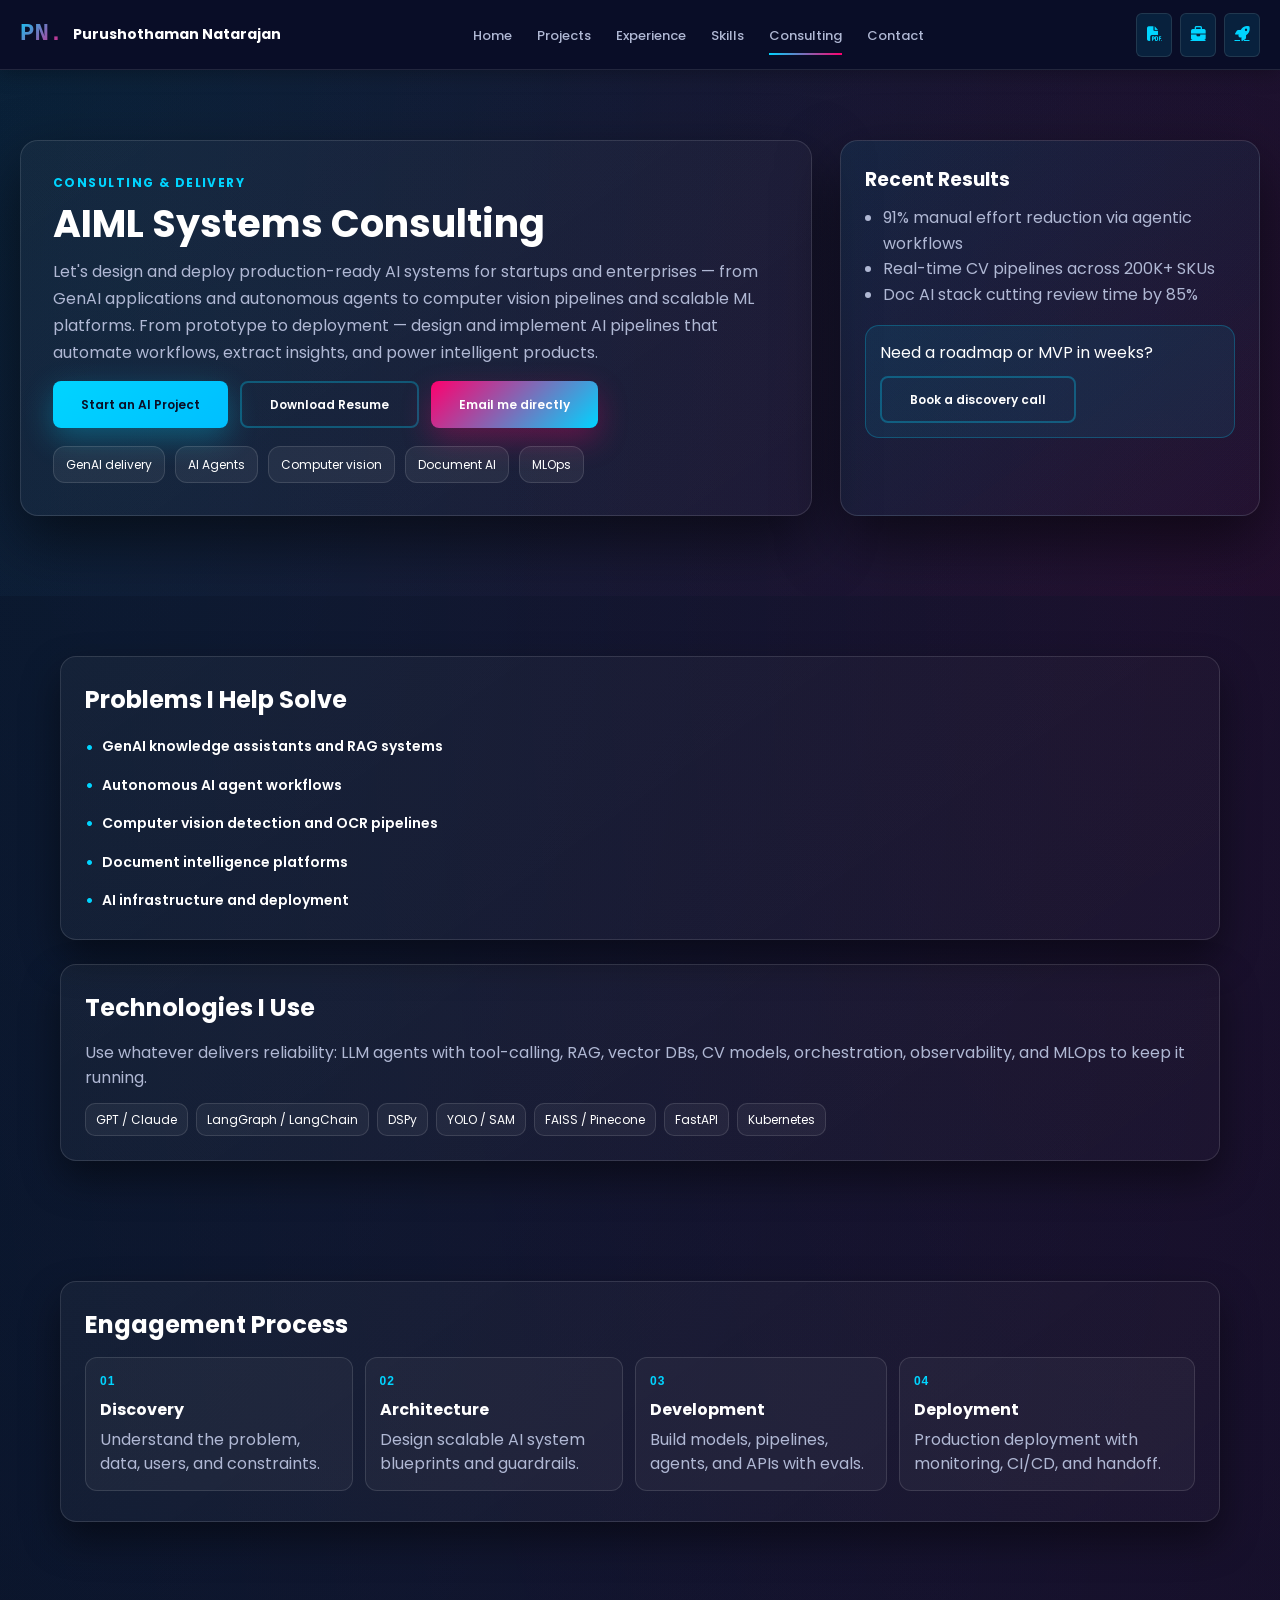
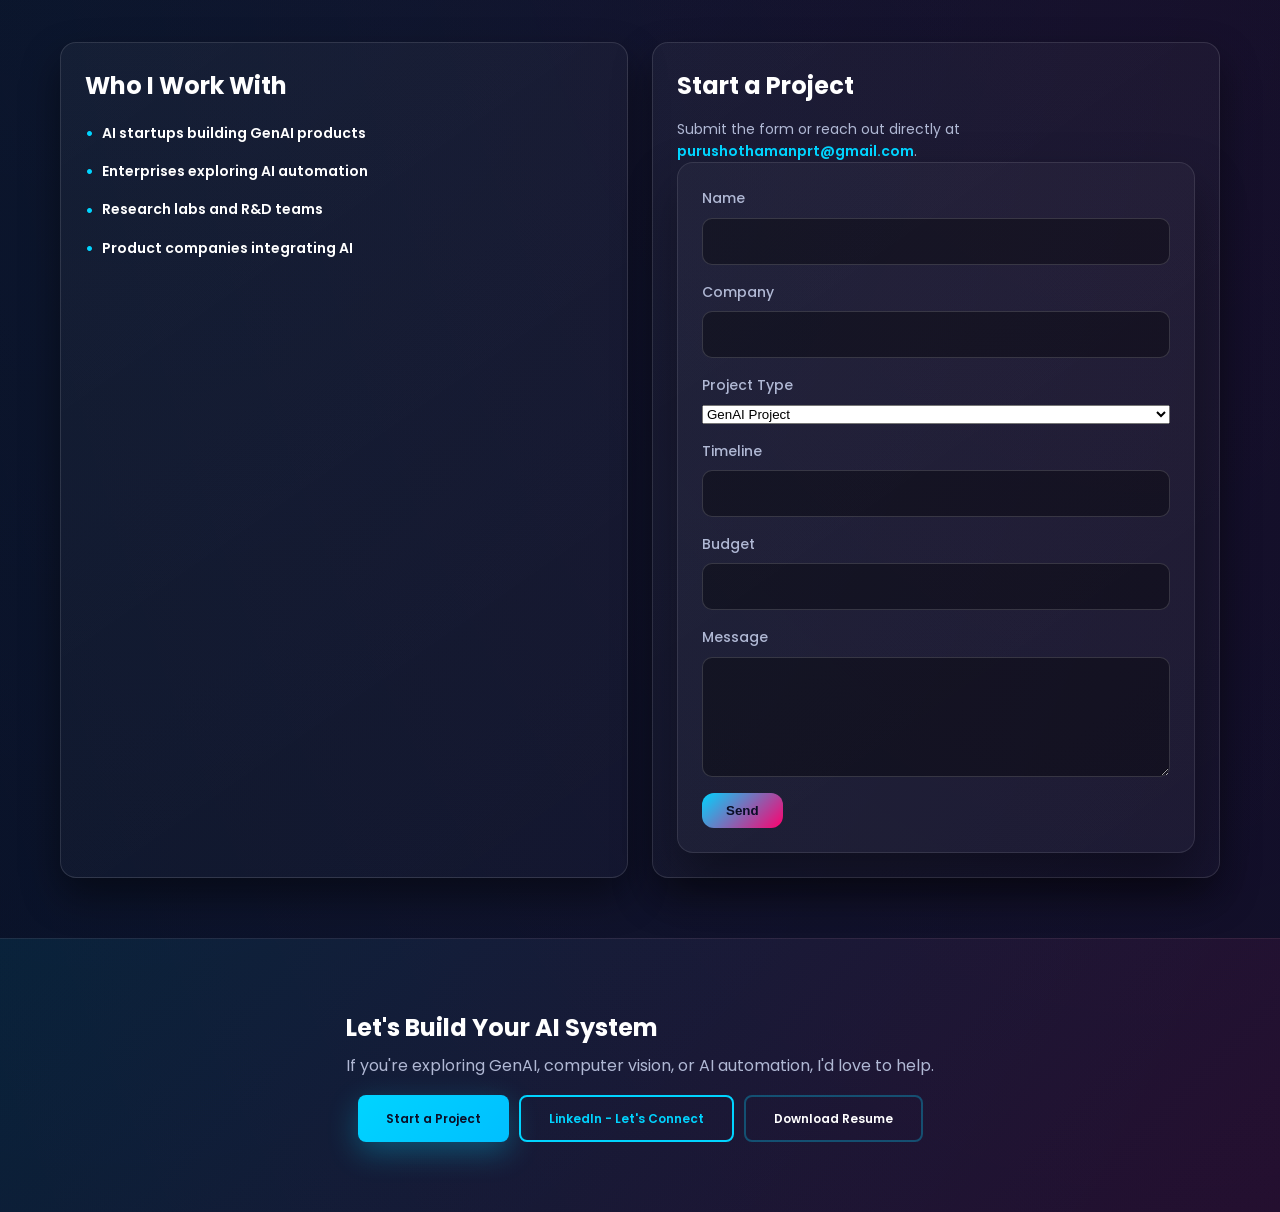
==== commit 40a058dd: "CONSULTING - DEPLOY" ====
--- a/ai-consulting.html
+++ b/ai-consulting.html
@@ -6,26 +6,62 @@
   <title>AI Systems Consulting – GenAI, LLM Agents, and Computer Vision</title>
   <meta name="description" content="AI systems consulting for GenAI, LLM agents, computer vision, and document intelligence. Freelance, consulting, and contract AI engineering engagements worldwide.">
   <link rel="stylesheet" href="assets/css/style.css">
+  <link rel="stylesheet" href="https://cdnjs.cloudflare.com/ajax/libs/font-awesome/6.4.0/css/all.min.css">
   <link href="https://fonts.googleapis.com/css2?family=Poppins:wght@300;400;500;600;700;800;900&family=Space+Mono:wght@400;700&display=swap" rel="stylesheet">
 </head>
 <body class="consulting-page">
+  <!-- Navigation -->
+  <nav class="navbar">
+    <div class="nav-wrapper">
+      <div class="logo-brand">
+        <a href="index.html#home" class="logo">
+          <span class="logo-text">PN.</span>
+        </a>
+        <span class="logo-title">Purushothaman Natarajan</span>
+      </div>
+      <ul class="nav-menu">
+        <li><a href="index.html#home" class="nav-link">Home</a></li>
+        <li><a href="index.html#projects" class="nav-link">Projects</a></li>
+        <li><a href="index.html#experience" class="nav-link">Experience</a></li>
+        <li><a href="index.html#skills" class="nav-link">Skills</a></li>
+        <li><a href="#consult-form" class="nav-link active">Consulting</a></li>
+        <li><a href="index.html#contact" class="nav-link">Contact</a></li>
+      </ul>
+      <div class="quick-actions">
+        <a class="quick-btn" href="assets/files/Purushothaman_Natarajan_CV.pdf" download title="Resume">
+          <i class="fas fa-file-pdf"></i>
+        </a>
+        <a class="quick-btn" href="index.html#projects" title="Projects">
+          <i class="fas fa-briefcase"></i>
+        </a>
+        <a class="quick-btn" href="#consult-form" title="Start Project">
+          <i class="fas fa-rocket"></i>
+        </a>
+      </div>
+      <div class="hamburger">
+        <span></span>
+        <span></span>
+        <span></span>
+      </div>
+    </div>
+  </nav>
+
   <main class="consult-hero">
     <div class="consult-hero__bg"></div>
     <div class="consult-hero__content">
       <p class="consult-kicker">Consulting & Delivery</p>
-      <h1>AI Systems Consulting</h1>
+      <h1>AIML Systems Consulting</h1>
       <p class="consult-lead">
-        I help startups and enterprises build production-ready AI systems using GenAI, LLM agents, computer vision, and scalable ML infrastructure.
-      </p>
-      <p class="consult-lead secondary">
-        From prototype to deployment — I design and implement AI pipelines that automate workflows, extract insights, and power intelligent products.
+        Let's design and deploy production-ready AI systems for startups and enterprises — from GenAI applications and autonomous agents to computer vision pipelines and scalable ML platforms.
+        From prototype to deployment — design and implement AI pipelines that automate workflows, extract insights, and power intelligent products.
       </p>
       <div class="consult-actions">
         <a href="#consult-form" class="btn btn-primary">Start an AI Project</a>
+        <a href="assets/files/Purushothaman_Natarajan_CV.pdf" class="btn btn-tertiary" download>Download Resume</a>
         <a href="mailto:purushothamanprt@gmail.com" class="btn btn-accent">Email me directly</a>
       </div>
       <div class="consult-tags">
-        <span>GenAI delivery</span><span>LLM agents</span><span>Computer vision</span><span>Document AI</span><span>MLOps</span>
+        <span>GenAI delivery</span><span>AI Agents</span><span>Computer vision</span><span>Document AI</span><span>MLOps</span>
       </div>
     </div>
     <div class="consult-panel">
@@ -47,13 +83,14 @@
   <section class="consult-section">
     <div class="container consult-grid">
       <div class="consult-card">
-        <h2>Engagement Process</h2>
-        <ol>
-          <li><strong>Discovery:</strong> Clarify the problem, data, and constraints.</li>
-          <li><strong>Architecture:</strong> Design scalable AI system blueprints.</li>
-          <li><strong>Development:</strong> Build models, pipelines, APIs, and guardrails.</li>
-          <li><strong>Deployment:</strong> Ship with monitoring, evals, and integrations.</li>
-        </ol>
+        <h2>Problems I Help Solve</h2>
+        <ul class="hero-list">
+          <li>GenAI knowledge assistants and RAG systems</li>
+          <li>Autonomous AI agent workflows</li>
+          <li>Computer vision detection and OCR pipelines</li>
+          <li>Document intelligence platforms</li>
+          <li>AI infrastructure and deployment</li>
+        </ul>
       </div>
       <div class="consult-card">
         <h2>Technologies I Use</h2>
@@ -66,14 +103,44 @@
   </section>
 
   <section class="consult-section">
+    <div class="container">
+      <div class="consult-card">
+        <h2>Engagement Process</h2>
+        <div class="process-row">
+          <div class="process-card">
+            <span class="process-step">01</span>
+            <h4>Discovery</h4>
+            <p>Understand the problem, data, users, and constraints.</p>
+          </div>
+          <div class="process-card">
+            <span class="process-step">02</span>
+            <h4>Architecture</h4>
+            <p>Design scalable AI system blueprints and guardrails.</p>
+          </div>
+          <div class="process-card">
+            <span class="process-step">03</span>
+            <h4>Development</h4>
+            <p>Build models, pipelines, agents, and APIs with evals.</p>
+          </div>
+          <div class="process-card">
+            <span class="process-step">04</span>
+            <h4>Deployment</h4>
+            <p>Production deployment with monitoring, CI/CD, and handoff.</p>
+          </div>
+        </div>
+      </div>
+    </div>
+  </section>
+
+  <section class="consult-section">
     <div class="container consult-grid two">
       <div class="consult-card">
         <h2>Who I Work With</h2>
         <ul class="hero-list">
           <li>AI startups building GenAI products</li>
-          <li>Enterprises exploring automation with AI</li>
-          <li>Research teams delivering applied AI systems</li>
-          <li>Companies integrating computer vision into products</li>
+          <li>Enterprises exploring AI automation</li>
+          <li>Research labs and R&D teams</li>
+          <li>Product companies integrating AI</li>
         </ul>
       </div>
       <div class="consult-card" id="consult-form">
@@ -82,9 +149,17 @@
         <form class="contact-form" action="https://formspree.io/f/mojkdnnn" method="POST">
           <label>Name<input type="text" name="name" required></label>
           <label>Company<input type="text" name="company"></label>
-          <label>Project Type<input type="text" name="project_type"></label>
+          <label>Project Type
+            <select name="project_type" required>
+              <option value="GenAI Project">GenAI Project</option>
+              <option value="Computer Vision">Computer Vision</option>
+              <option value="AI Consulting">AI Consulting</option>
+              <option value="Document AI">Document AI</option>
+              <option value="LLM Agents">LLM Agents</option>
+            </select>
+          </label>
           <label>Timeline<input type="text" name="timeline"></label>
-          <label>Budget Range<input type="text" name="budget"></label>
+          <label>Budget<input type="text" name="budget"></label>
           <label>Message<textarea name="message" required></textarea></label>
           <button type="submit">Send</button>
         </form>
@@ -92,11 +167,19 @@
     </div>
   </section>
 
-  <section class="consult-section">
-    <div class="container consult-bottom-actions">
-      <a href="index.html#contact" class="btn btn-tertiary">Back to portfolio</a>
-      <a href="mailto:purushothamanprt@gmail.com" class="btn btn-primary">Email purushothamanprt@gmail.com</a>
+  <section class="consult-section final-cta">
+    <div class="container final-cta__box">
+      <div>
+        <h2>Let's Build Your AI System</h2>
+        <p>If you're exploring GenAI, computer vision, or AI automation, I'd love to help.</p>
+      </div>
+      <div class="final-cta__actions">
+        <a href="#consult-form" class="btn btn-primary">Start a Project</a>
+        <a href="https://linkedin.com/in/purushothamann" class="btn btn-secondary" target="_blank" rel="noreferrer">LinkedIn - Let's Connect</a>
+        <a href="assets/files/Purushothaman_Natarajan_CV.pdf" class="btn btn-tertiary" download>Download Resume</a>
+      </div>
     </div>
   </section>
+  <script src="assets/js/script.js"></script>
 </body>
 </html>
--- a/assets/css/style.css
+++ b/assets/css/style.css
@@ -182,6 +182,45 @@
   flex-shrink: 0;
 }
 
+.nav-cta-group {
+  display: flex;
+  gap: 10px;
+  margin-left: 16px;
+}
+
+.nav-cta {
+  padding: 10px 14px;
+  border-radius: 10px;
+  font-weight: 700;
+  font-size: 13px;
+  text-decoration: none;
+  border: 1px solid rgba(255, 255, 255, 0.18);
+  color: var(--text-primary);
+  background: rgba(255, 255, 255, 0.05);
+  transition: all 0.2s ease;
+  min-height: 40px;
+  display: inline-flex;
+  align-items: center;
+  gap: 6px;
+}
+
+.nav-cta.primary {
+  background: linear-gradient(135deg, var(--accent), #00b0ff);
+  color: var(--primary);
+  border: none;
+  box-shadow: 0 10px 28px rgba(0, 212, 255, 0.35);
+}
+
+.nav-cta.secondary {
+  border: 1px solid rgba(255, 255, 255, 0.25);
+}
+
+.nav-cta:hover {
+  transform: translateY(-2px);
+  box-shadow: 0 12px 30px rgba(0, 0, 0, 0.35);
+  border-color: rgba(0, 212, 255, 0.5);
+}
+
 .quick-btn {
   width: 36px;
   height: 36px;
@@ -224,6 +263,10 @@
     width: 32px;
     height: 32px;
     font-size: 12px;
+  }
+
+  .nav-cta-group {
+    gap: 8px;
   }
 }
 
@@ -256,6 +299,10 @@
   }
 
   .quick-actions {
+    display: none;
+  }
+
+  .nav-cta-group {
     display: none;
   }
 }
@@ -2079,6 +2126,13 @@
   line-height: 1.7;
 }
 
+.consult-subtitle {
+  margin: 0 0 8px 0;
+  color: var(--accent);
+  font-weight: 700;
+  letter-spacing: 0.04em;
+}
+
 .consult-lead.secondary {
   color: var(--text-primary);
 }
@@ -2088,6 +2142,31 @@
   gap: 12px;
   flex-wrap: wrap;
   margin-top: 14px;
+}
+
+.consult-shortcuts {
+  display: flex;
+  flex-wrap: wrap;
+  gap: 10px;
+  margin-top: 12px;
+}
+
+.shortcut-btn {
+  padding: 8px 12px;
+  border-radius: 10px;
+  border: 1px solid rgba(255, 255, 255, 0.15);
+  background: rgba(255, 255, 255, 0.04);
+  color: var(--text-primary);
+  text-decoration: none;
+  font-size: 12px;
+  font-weight: 600;
+  transition: all 0.2s ease;
+}
+
+.shortcut-btn:hover {
+  border-color: rgba(0, 212, 255, 0.6);
+  background: rgba(0, 212, 255, 0.1);
+  transform: translateY(-1px);
 }
 
 .consult-tags {
@@ -2201,10 +2280,158 @@
   justify-content: flex-start;
 }
 
+.process-grid {
+  display: grid;
+  grid-template-columns: repeat(auto-fit, minmax(200px, 1fr));
+  gap: 14px;
+}
+
+.process-row {
+  display: flex;
+  gap: 12px;
+  overflow-x: auto;
+  padding-bottom: 6px;
+  scroll-snap-type: x mandatory;
+}
+
+.process-row .process-card {
+  min-width: 220px;
+  scroll-snap-align: start;
+}
+
+.process-card {
+  background: rgba(255, 255, 255, 0.04);
+  border: 1px solid var(--card-border);
+  border-radius: 12px;
+  padding: 14px;
+  display: grid;
+  gap: 6px;
+}
+
+.process-step {
+  font-weight: 800;
+  color: var(--accent);
+  font-size: 12px;
+  letter-spacing: 0.08em;
+}
+
+.process-card h4 {
+  margin: 0;
+}
+
+.process-card p {
+  margin: 0;
+  color: var(--text-secondary);
+  line-height: 1.5;
+}
+
+.final-cta {
+  padding: 70px 20px;
+  background: linear-gradient(135deg, rgba(0, 212, 255, 0.08), rgba(255, 0, 110, 0.08));
+  border-top: 1px solid rgba(255, 255, 255, 0.08);
+}
+
+.final-cta__box {
+  display: flex;
+  align-items: center;
+  justify-content: space-between;
+  gap: 16px;
+}
+
+.final-cta__box h2 {
+  margin: 0 0 6px 0;
+}
+
+.final-cta__box p {
+  margin: 0;
+  color: var(--text-secondary);
+}
+
+.final-cta__actions {
+  display: flex;
+  flex-wrap: wrap;
+  gap: 10px;
+}
+
 @media (max-width: 960px) {
   .consult-hero {
     grid-template-columns: 1fr;
     padding-top: 120px;
+  }
+
+  .final-cta__box {
+    flex-direction: column;
+    align-items: flex-start;
+  }
+}
+
+@media (max-width: 768px) {
+  .consult-hero {
+    padding: 110px 16px 60px;
+    gap: 18px;
+  }
+
+  .consult-hero__content,
+  .consult-panel {
+    padding: 20px;
+  }
+
+  .consult-hero h1 {
+    font-size: 30px;
+  }
+
+  .consult-actions .btn,
+  .consult-bottom-actions .btn {
+    width: 100%;
+    justify-content: center;
+  }
+
+  .consult-shortcuts {
+    width: 100%;
+  }
+
+  .shortcut-btn {
+    flex: 1 1 48%;
+    text-align: center;
+  }
+
+  .consult-tags {
+    gap: 8px;
+  }
+
+  .consult-grid.two {
+    grid-template-columns: 1fr;
+  }
+
+  .consult-bottom-actions {
+    flex-direction: column;
+    align-items: stretch;
+  }
+}
+
+@media (max-width: 540px) {
+  .consult-hero {
+    padding: 100px 14px 50px;
+  }
+
+  .consult-hero h1 {
+    font-size: 26px;
+  }
+
+  .consult-panel,
+  .consult-card {
+    padding: 18px;
+  }
+
+  .consult-chips span,
+  .consult-tags span {
+    font-size: 11px;
+    padding: 6px 9px;
+  }
+
+  .final-cta__box {
+    flex-direction: column;
+    align-items: flex-start;
   }
 }
 
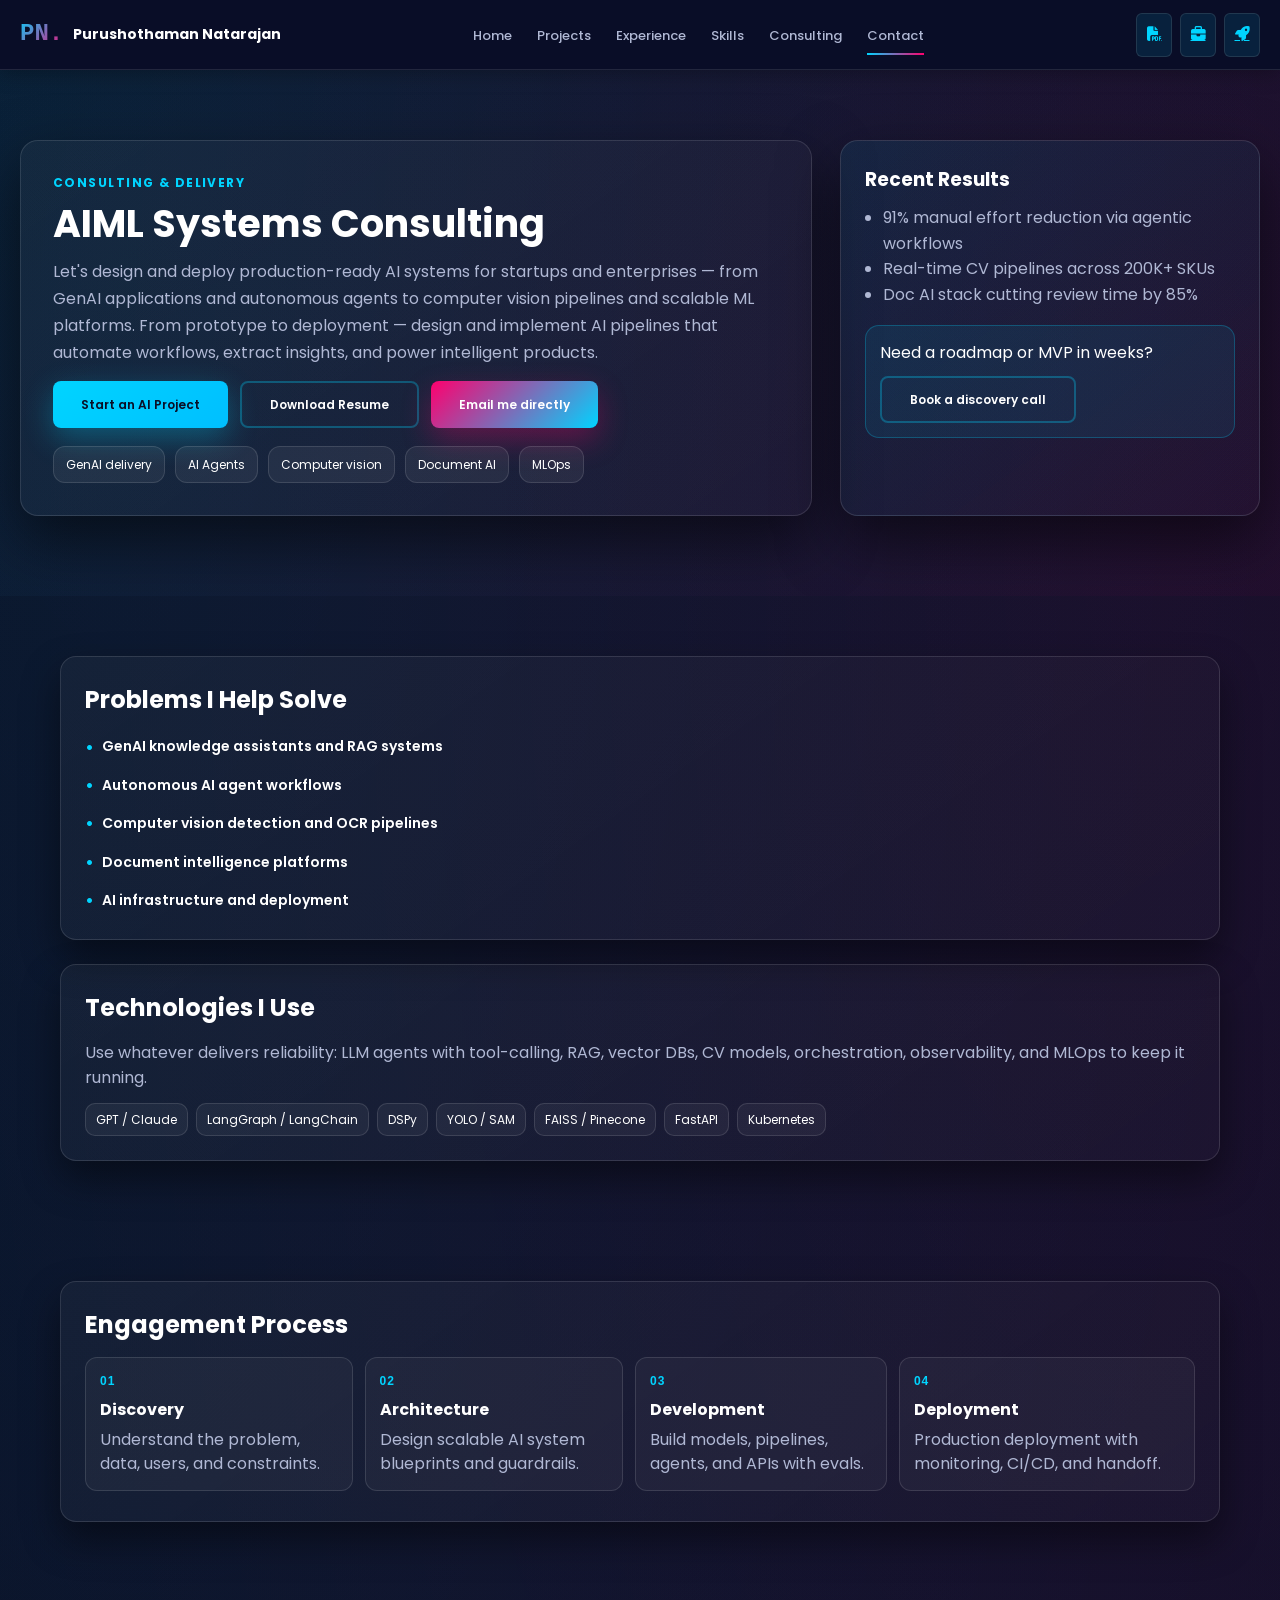
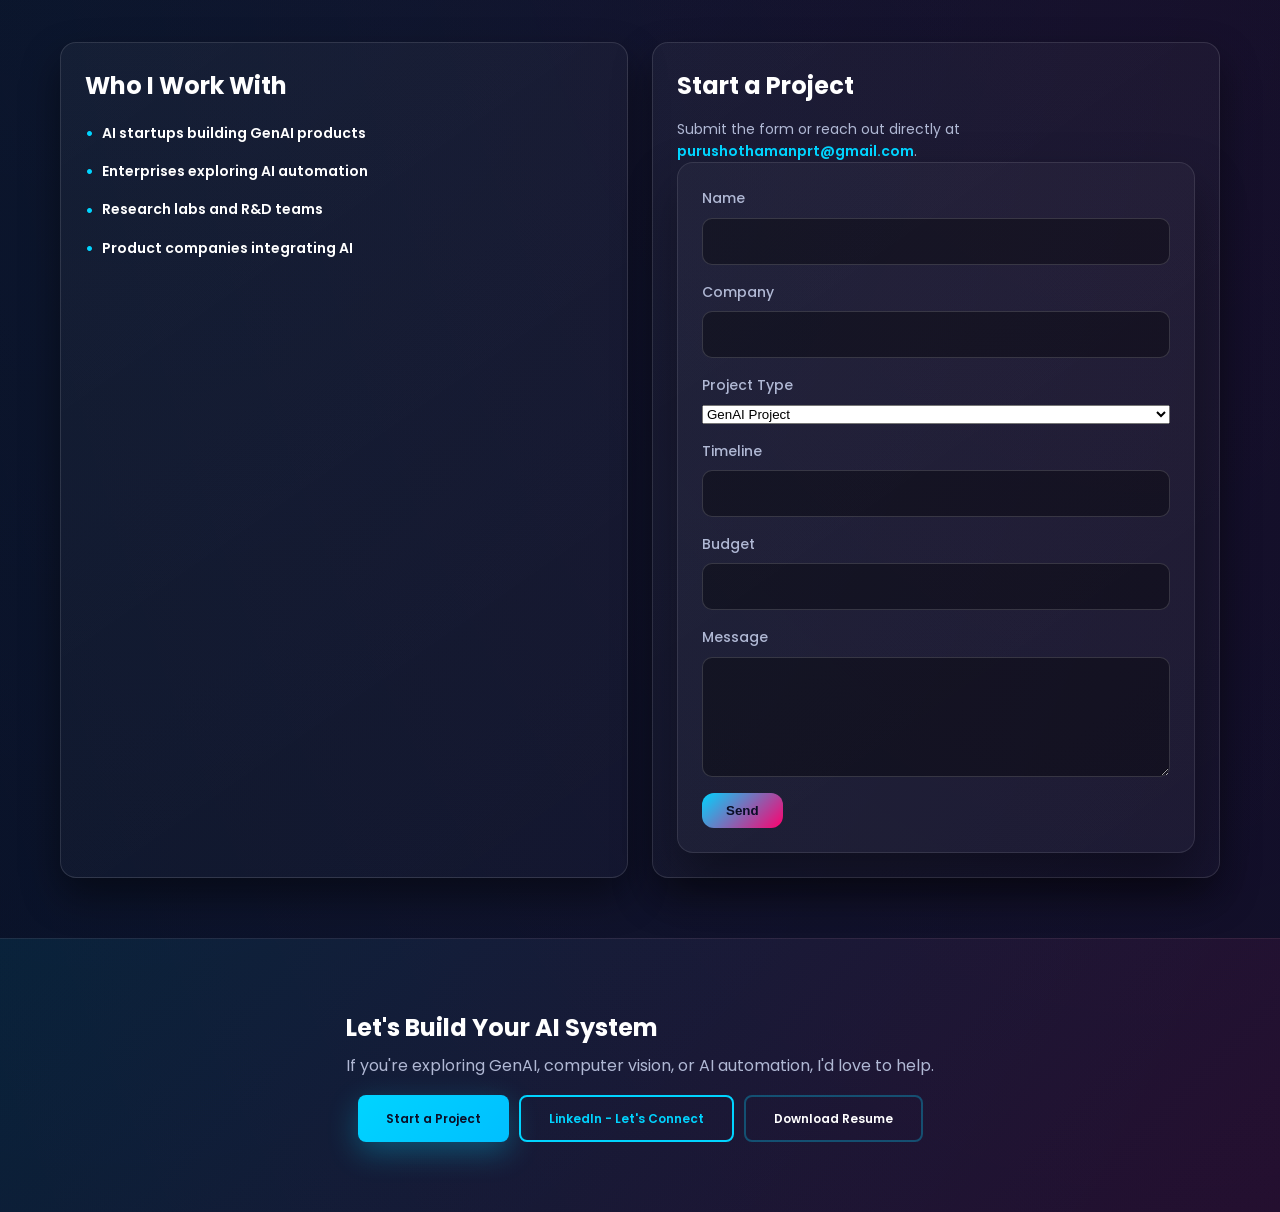
==== commit 72d603d7: "DEPLOY -CONS" ====
--- a/ai-consulting.html
+++ b/ai-consulting.html
@@ -25,7 +25,7 @@
         <li><a href="index.html#experience" class="nav-link">Experience</a></li>
         <li><a href="index.html#skills" class="nav-link">Skills</a></li>
         <li><a href="#consult-form" class="nav-link active">Consulting</a></li>
-        <li><a href="index.html#contact" class="nav-link">Contact</a></li>
+        <li><a href="#consult-form" class="nav-link">Contact</a></li>
       </ul>
       <div class="quick-actions">
         <a class="quick-btn" href="assets/files/Purushothaman_Natarajan_CV.pdf" download title="Resume">
--- a/assets/css/style.css
+++ b/assets/css/style.css
@@ -2407,6 +2407,11 @@
     flex-direction: column;
     align-items: stretch;
   }
+
+  .final-cta__actions .btn {
+    width: 100%;
+    justify-content: center;
+  }
 }
 
 @media (max-width: 540px) {
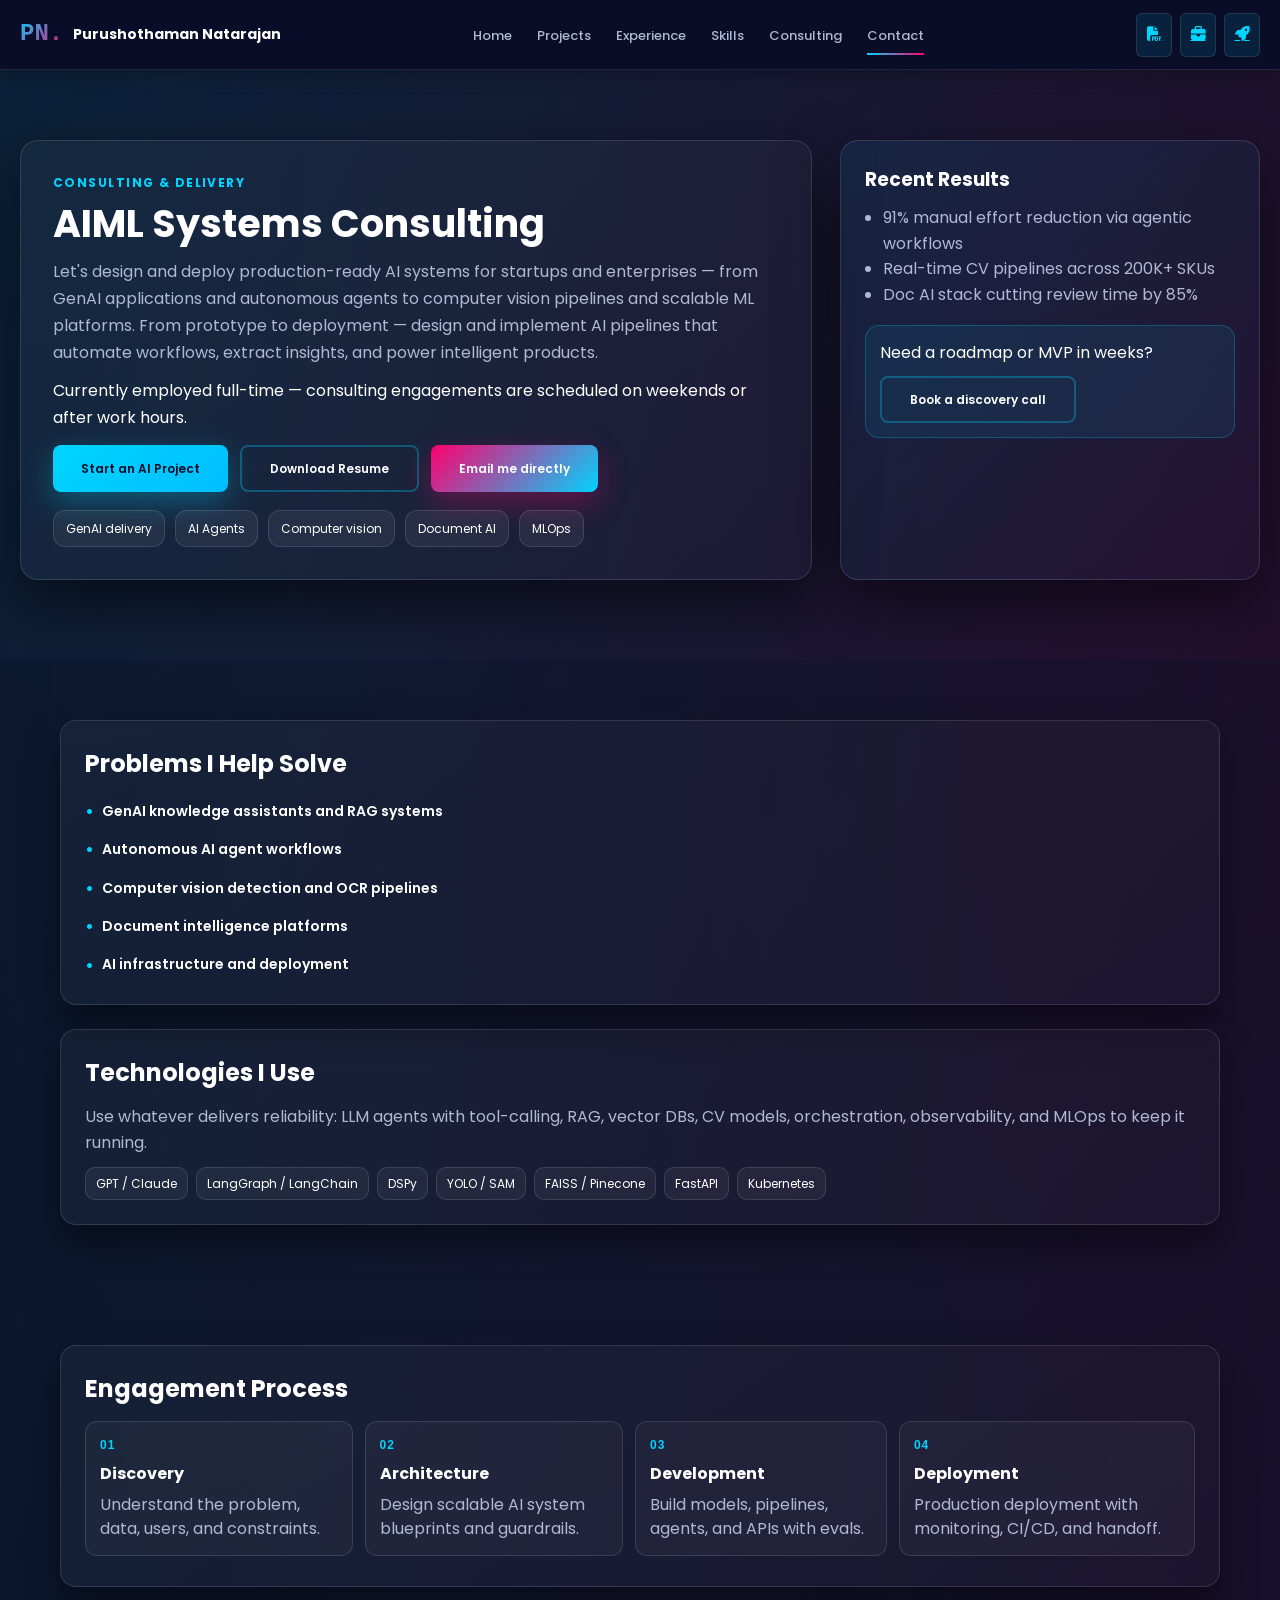
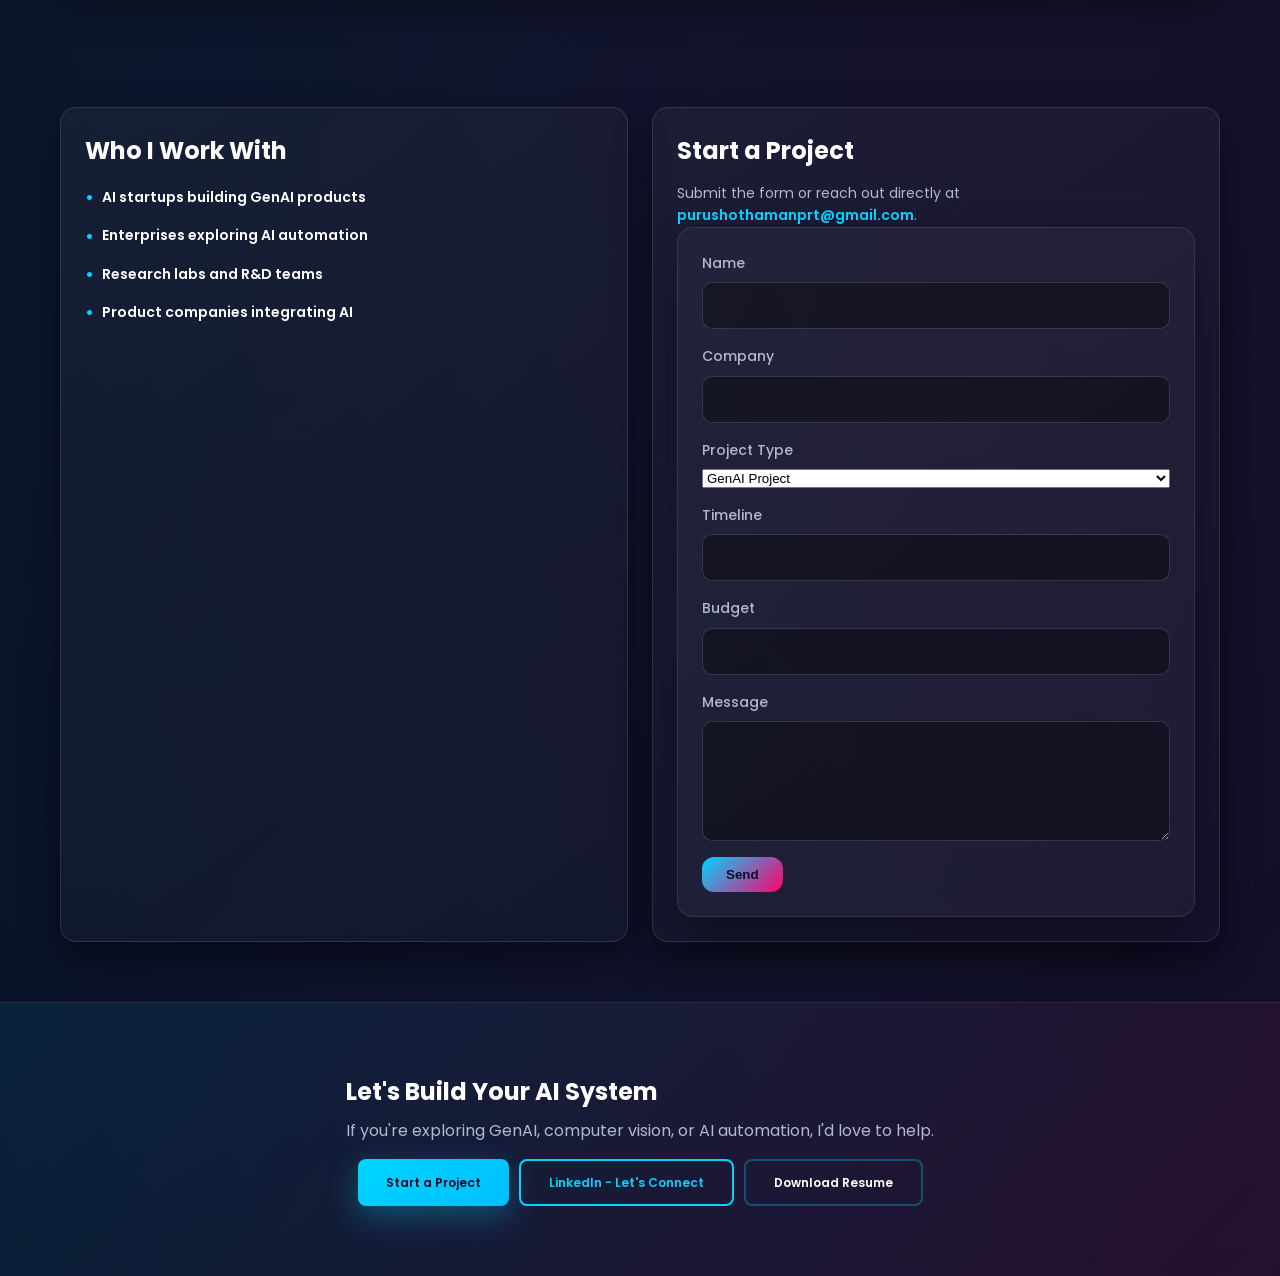
==== commit b48883ea: "NOTE - AVAILABILITY" ====
--- a/ai-consulting.html
+++ b/ai-consulting.html
@@ -55,6 +55,7 @@
         Let's design and deploy production-ready AI systems for startups and enterprises — from GenAI applications and autonomous agents to computer vision pipelines and scalable ML platforms.
         From prototype to deployment — design and implement AI pipelines that automate workflows, extract insights, and power intelligent products.
       </p>
+      <p class="consult-lead secondary">Currently employed full-time — consulting engagements are scheduled on weekends or after work hours.</p>
       <div class="consult-actions">
         <a href="#consult-form" class="btn btn-primary">Start an AI Project</a>
         <a href="assets/files/Purushothaman_Natarajan_CV.pdf" class="btn btn-tertiary" download>Download Resume</a>
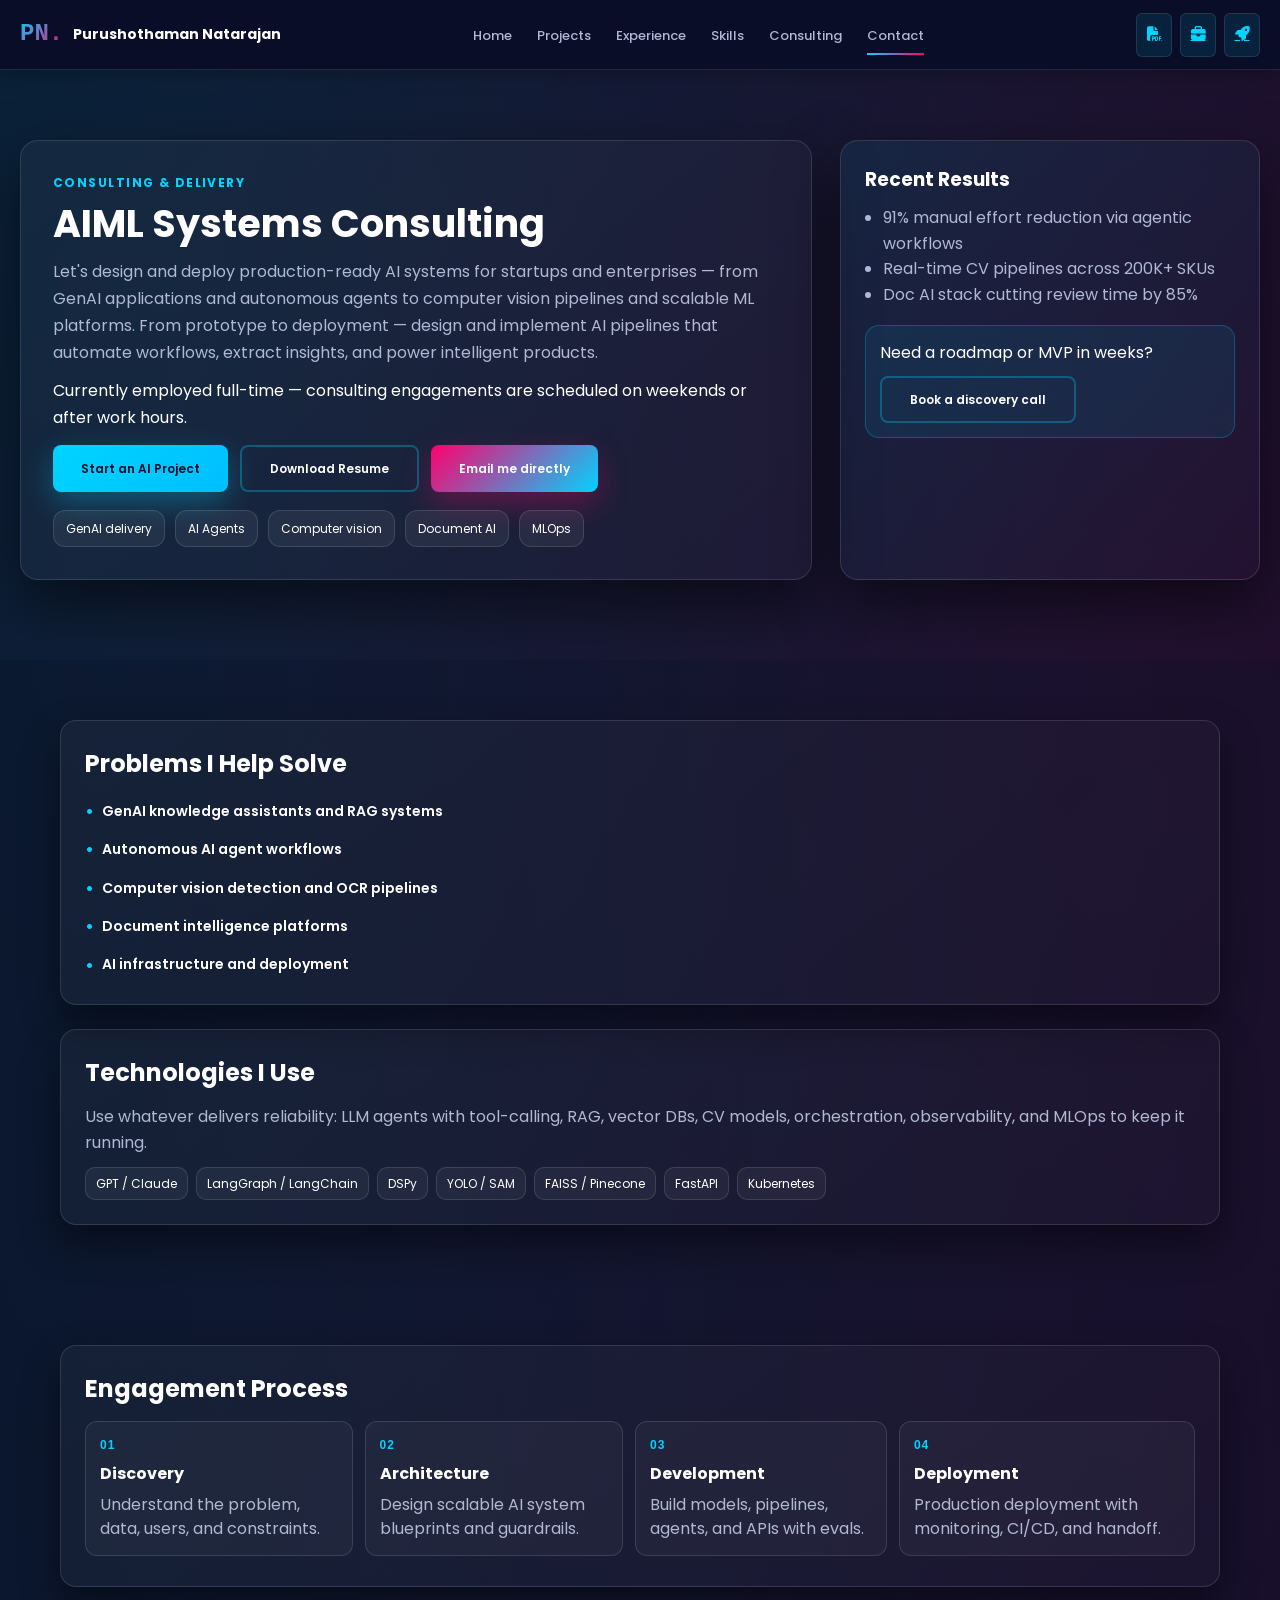
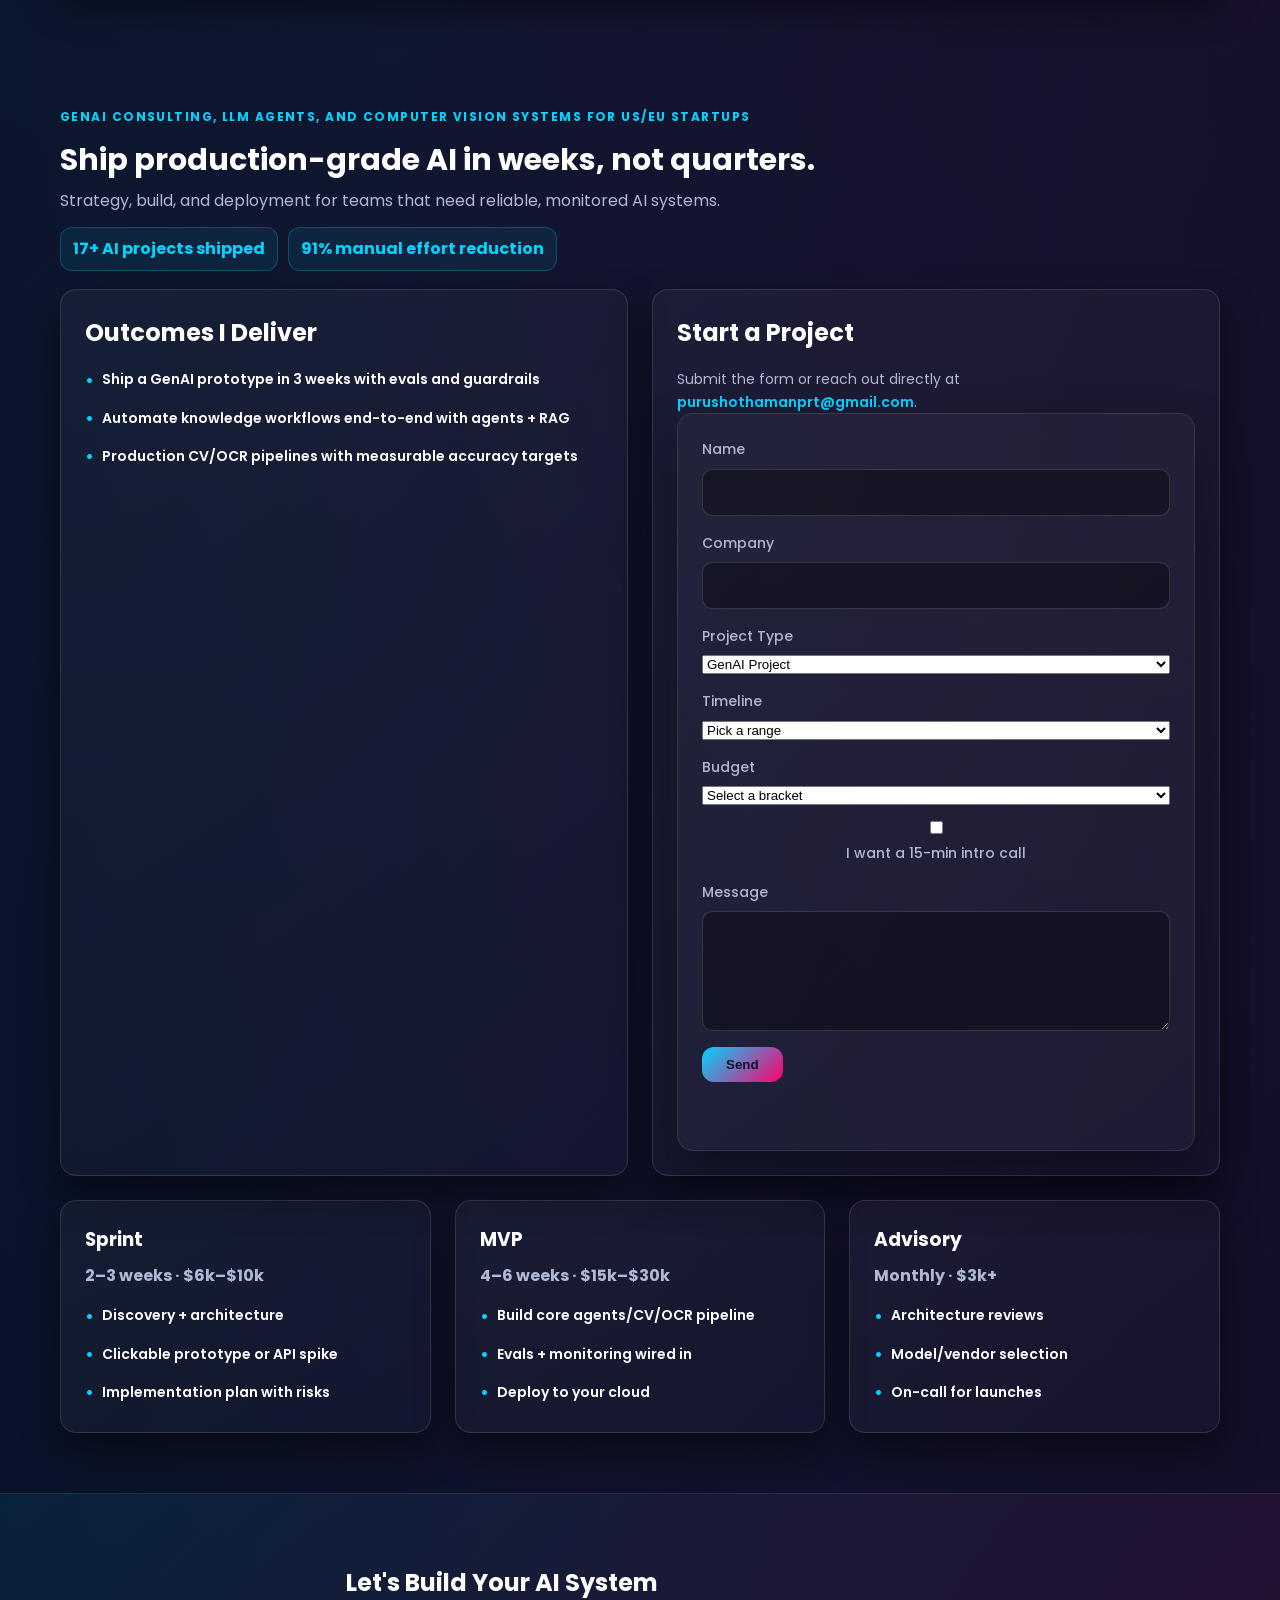
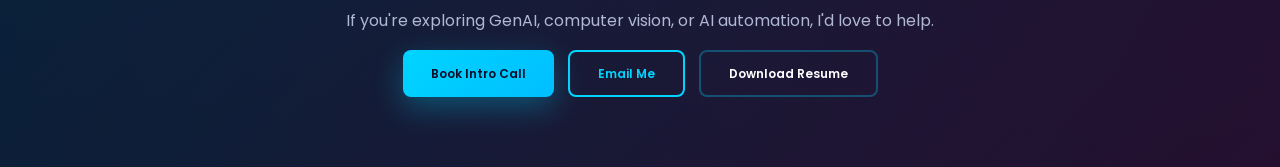
==== commit dd778724: "ADDED CONSULT" ====
--- a/ai-consulting.html
+++ b/ai-consulting.html
@@ -134,24 +134,35 @@
   </section>
 
   <section class="consult-section">
+    <div class="container consult-intro">
+      <div>
+        <p class="consult-kicker">GenAI consulting, LLM agents, and computer vision systems for US/EU startups</p>
+        <h2 class="consult-headline">Ship production-grade AI in weeks, not quarters.</h2>
+        <p class="consult-subhead">Strategy, build, and deployment for teams that need reliable, monitored AI systems.</p>
+      </div>
+      <div class="trust-row">
+        <div class="trust-chip">17+ AI projects shipped</div>
+        <div class="trust-chip">91% manual effort reduction</div>
+      </div>
+    </div>
+
     <div class="container consult-grid two">
       <div class="consult-card">
-        <h2>Who I Work With</h2>
-        <ul class="hero-list">
-          <li>AI startups building GenAI products</li>
-          <li>Enterprises exploring AI automation</li>
-          <li>Research labs and R&D teams</li>
-          <li>Product companies integrating AI</li>
+        <h2>Outcomes I Deliver</h2>
+        <ul class="hero-list">
+          <li>Ship a GenAI prototype in 3 weeks with evals and guardrails</li>
+          <li>Automate knowledge workflows end-to-end with agents + RAG</li>
+          <li>Production CV/OCR pipelines with measurable accuracy targets</li>
         </ul>
       </div>
       <div class="consult-card" id="consult-form">
         <h2>Start a Project</h2>
         <p class="cta-subtext">Submit the form or reach out directly at <a href="mailto:purushothamanprt@gmail.com">purushothamanprt@gmail.com</a>.</p>
-        <form class="contact-form" action="https://formspree.io/f/mojkdnnn" method="POST">
+        <form class="contact-form" action="https://formspree.io/f/mojkdnnn" method="POST" id="consultContactForm">
           <label>Name<input type="text" name="name" required></label>
           <label>Company<input type="text" name="company"></label>
           <label>Project Type
-            <select name="project_type" required>
+            <select name="project_type">
               <option value="GenAI Project">GenAI Project</option>
               <option value="Computer Vision">Computer Vision</option>
               <option value="AI Consulting">AI Consulting</option>
@@ -159,11 +170,59 @@
               <option value="LLM Agents">LLM Agents</option>
             </select>
           </label>
-          <label>Timeline<input type="text" name="timeline"></label>
-          <label>Budget<input type="text" name="budget"></label>
+          <label>Timeline
+            <select name="timeline">
+              <option value="" selected>Pick a range</option>
+              <option value="2-3 weeks">2–3 weeks</option>
+              <option value="4-6 weeks">4–6 weeks</option>
+              <option value="6-10 weeks">6–10 weeks</option>
+              <option value="10+ weeks">10+ weeks</option>
+            </select>
+          </label>
+          <label>Budget
+            <select name="budget">
+              <option value="" selected>Select a bracket</option>
+              <option value="<$10k">Under $10k</option>
+              <option value="$10k-$25k">$10k–$25k</option>
+              <option value="$25k-$50k">$25k–$50k</option>
+              <option value="$50k+">$50k+</option>
+            </select>
+          </label>
+          <label class="checkbox-line"><input type="checkbox" name="intro_call" value="yes"> I want a 15-min intro call</label>
           <label>Message<textarea name="message" required></textarea></label>
-          <button type="submit">Send</button>
+          <button type="submit" id="consultSubmitBtn">Send</button>
+          <p class="form-status" id="consultFormStatus" aria-live="polite"></p>
         </form>
+      </div>
+    </div>
+
+    <div class="container consult-grid package-grid">
+      <div class="consult-card">
+        <h3>Sprint</h3>
+        <p class="package-meta">2–3 weeks · $6k–$10k</p>
+        <ul class="hero-list">
+          <li>Discovery + architecture</li>
+          <li>Clickable prototype or API spike</li>
+          <li>Implementation plan with risks</li>
+        </ul>
+      </div>
+      <div class="consult-card">
+        <h3>MVP</h3>
+        <p class="package-meta">4–6 weeks · $15k–$30k</p>
+        <ul class="hero-list">
+          <li>Build core agents/CV/OCR pipeline</li>
+          <li>Evals + monitoring wired in</li>
+          <li>Deploy to your cloud</li>
+        </ul>
+      </div>
+      <div class="consult-card">
+        <h3>Advisory</h3>
+        <p class="package-meta">Monthly · $3k+</p>
+        <ul class="hero-list">
+          <li>Architecture reviews</li>
+          <li>Model/vendor selection</li>
+          <li>On-call for launches</li>
+        </ul>
       </div>
     </div>
   </section>
@@ -175,8 +234,8 @@
         <p>If you're exploring GenAI, computer vision, or AI automation, I'd love to help.</p>
       </div>
       <div class="final-cta__actions">
-        <a href="#consult-form" class="btn btn-primary">Start a Project</a>
-        <a href="https://linkedin.com/in/purushothamann" class="btn btn-secondary" target="_blank" rel="noreferrer">LinkedIn - Let's Connect</a>
+        <a href="https://calendly.com/purushothamann/intro" class="btn btn-primary" target="_blank" rel="noreferrer">Book Intro Call</a>
+        <a href="mailto:purushothamanprt@gmail.com" class="btn btn-secondary">Email Me</a>
         <a href="assets/files/Purushothaman_Natarajan_CV.pdf" class="btn btn-tertiary" download>Download Resume</a>
       </div>
     </div>
--- a/assets/css/style.css
+++ b/assets/css/style.css
@@ -1754,6 +1754,8 @@
   border-radius: 16px;
   padding: 24px;
   box-shadow: 0 25px 50px rgba(0, 0, 0, 0.35);
+  flex: 1;
+  width: 100%;
 }
 
 .contact-form label {
@@ -2225,13 +2227,52 @@
   padding: 60px 20px;
 }
 
+.consult-intro {
+  display: flex;
+  flex-direction: column;
+  gap: 14px;
+  margin-bottom: 18px;
+}
+
+.consult-headline {
+  font-size: 30px;
+  margin: 4px 0;
+}
+
+.consult-subhead {
+  margin: 0;
+  color: var(--text-secondary);
+}
+
+.trust-row {
+  display: flex;
+  gap: 10px;
+  flex-wrap: wrap;
+}
+
+.trust-chip {
+  background: rgba(0, 212, 255, 0.08);
+  border: 1px solid rgba(0, 212, 255, 0.25);
+  padding: 8px 12px;
+  border-radius: 12px;
+  font-weight: 700;
+  color: var(--accent);
+}
+
 .consult-grid {
   display: grid;
   gap: 24px;
 }
 
+.package-grid {
+  grid-template-columns: repeat(auto-fit, minmax(260px, 1fr));
+  margin-top: 24px;
+}
+
 .consult-grid.two {
   grid-template-columns: repeat(auto-fit, minmax(320px, 1fr));
+  align-items: stretch;
+  justify-items: stretch;
 }
 
 .consult-card {
@@ -2240,6 +2281,9 @@
   border-radius: 16px;
   padding: 24px;
   box-shadow: 0 18px 38px rgba(0, 0, 0, 0.45);
+  display: flex;
+  flex-direction: column;
+  height: 100%;
 }
 
 .consult-card h2 {
@@ -2256,6 +2300,31 @@
 .consult-card p {
   color: var(--text-secondary);
   line-height: 1.6;
+}
+
+.package-grid .consult-card h3 {
+  margin: 0 0 8px 0;
+}
+
+.package-meta {
+  color: var(--accent);
+  font-weight: 700;
+  margin: 0 0 12px 0;
+}
+
+.checkbox-line {
+  display: flex;
+  align-items: center;
+  gap: 8px;
+  font-size: 14px;
+  color: var(--text-secondary);
+}
+
+.form-status {
+  margin: 8px 0 0;
+  font-size: 14px;
+  color: var(--accent);
+  min-height: 20px;
 }
 
 .consult-chips {
@@ -2350,7 +2419,7 @@
 .final-cta__actions {
   display: flex;
   flex-wrap: wrap;
-  gap: 10px;
+  gap: 14px;
 }
 
 @media (max-width: 960px) {
@@ -2401,6 +2470,40 @@
 
   .consult-grid.two {
     grid-template-columns: 1fr;
+    justify-items: center;
+  }
+
+  .consult-card {
+    width: min(520px, 100%);
+  }
+
+  .consult-section {
+    padding-top: 80px;
+  }
+
+  .trust-row {
+    justify-content: flex-start;
+  }
+
+  .section-grid,
+  .education-grid,
+  .experience-grid,
+  .projects-container,
+  .skills-matrix,
+  .certifications-grid,
+  .additional-grid {
+    justify-items: center;
+  }
+
+  .section-card,
+  .education-card,
+  .experience-card,
+  .project-card,
+  .skill-group,
+  .cert-card,
+  .additional-card,
+  .publication-card {
+    width: min(520px, 100%);
   }
 
   .consult-bottom-actions {
@@ -2412,6 +2515,15 @@
     width: 100%;
     justify-content: center;
   }
+
+  .final-cta__box {
+    align-items: center;
+    text-align: center;
+  }
+
+  .final-cta__box p {
+    text-align: center;
+  }
 }
 
 @media (max-width: 540px) {
@@ -2426,6 +2538,11 @@
   .consult-panel,
   .consult-card {
     padding: 18px;
+  }
+
+  .trust-row {
+    flex-direction: column;
+    align-items: flex-start;
   }
 
   .consult-chips span,
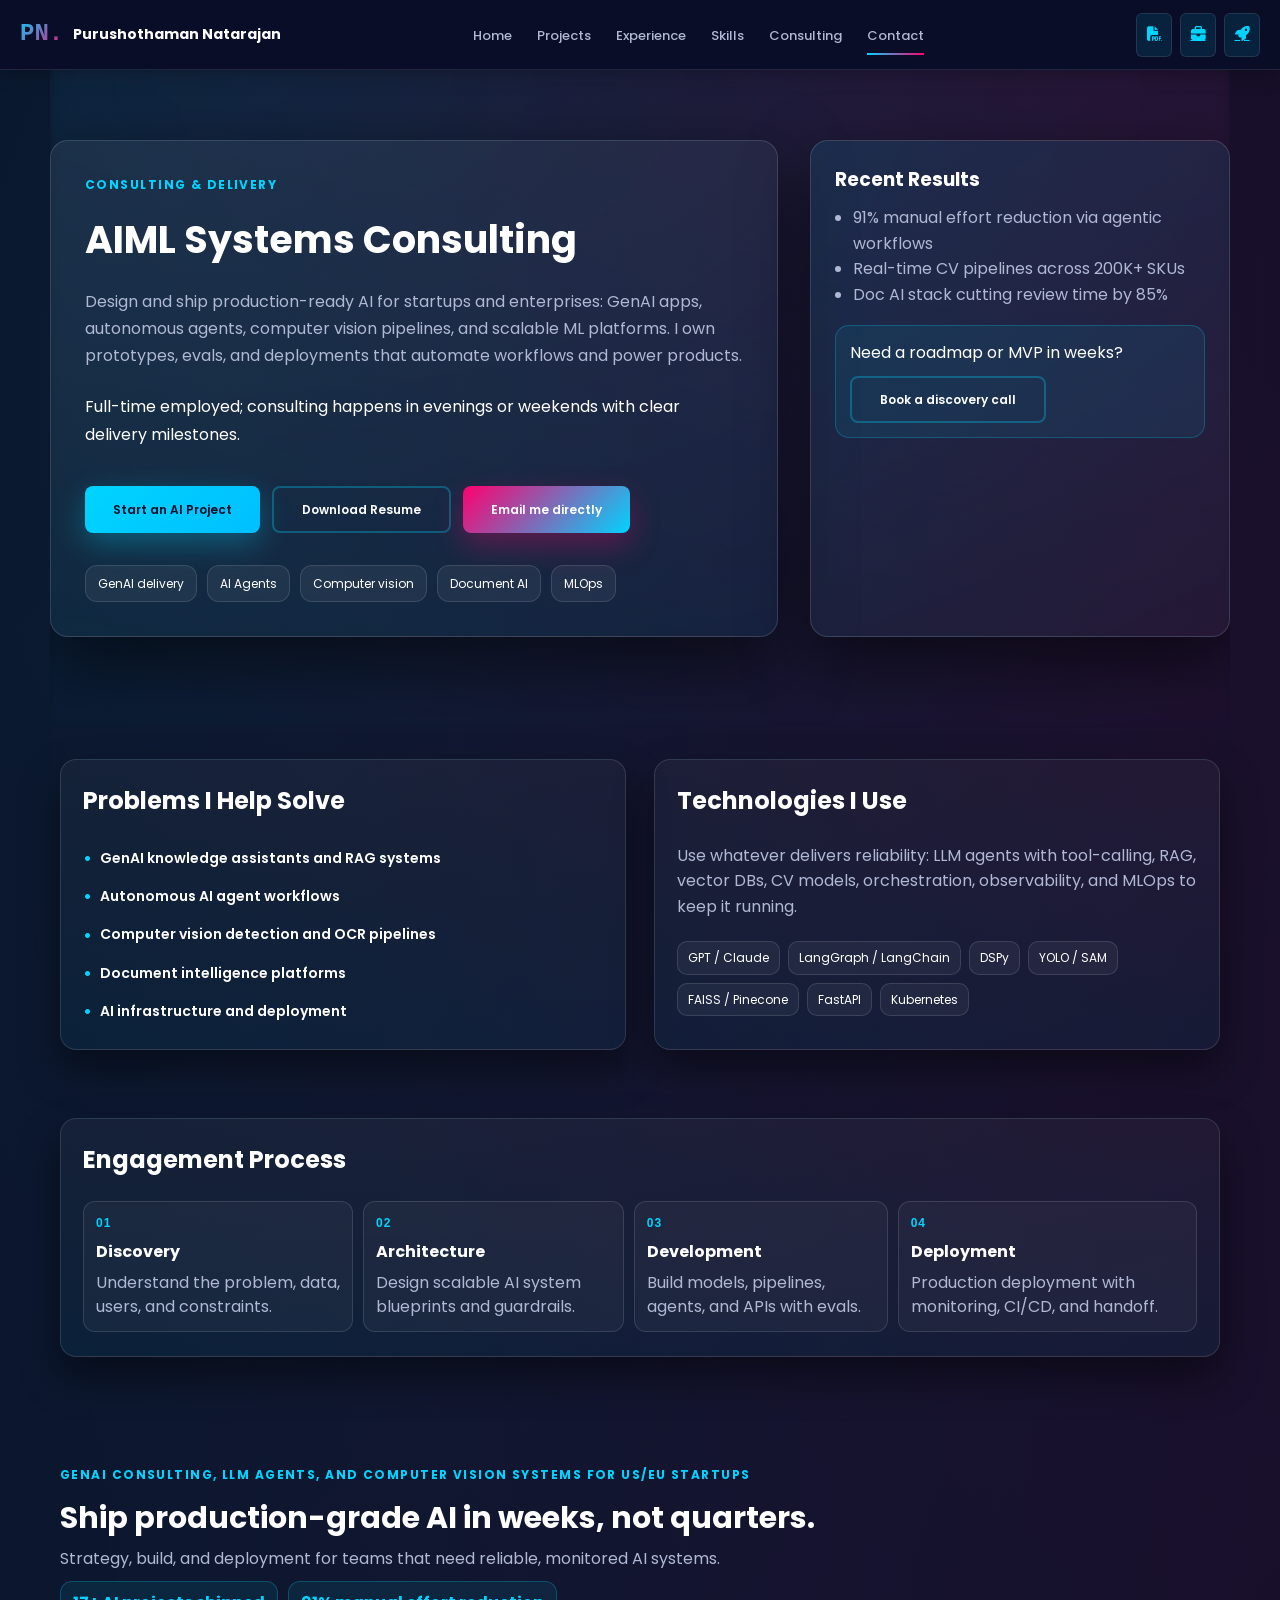
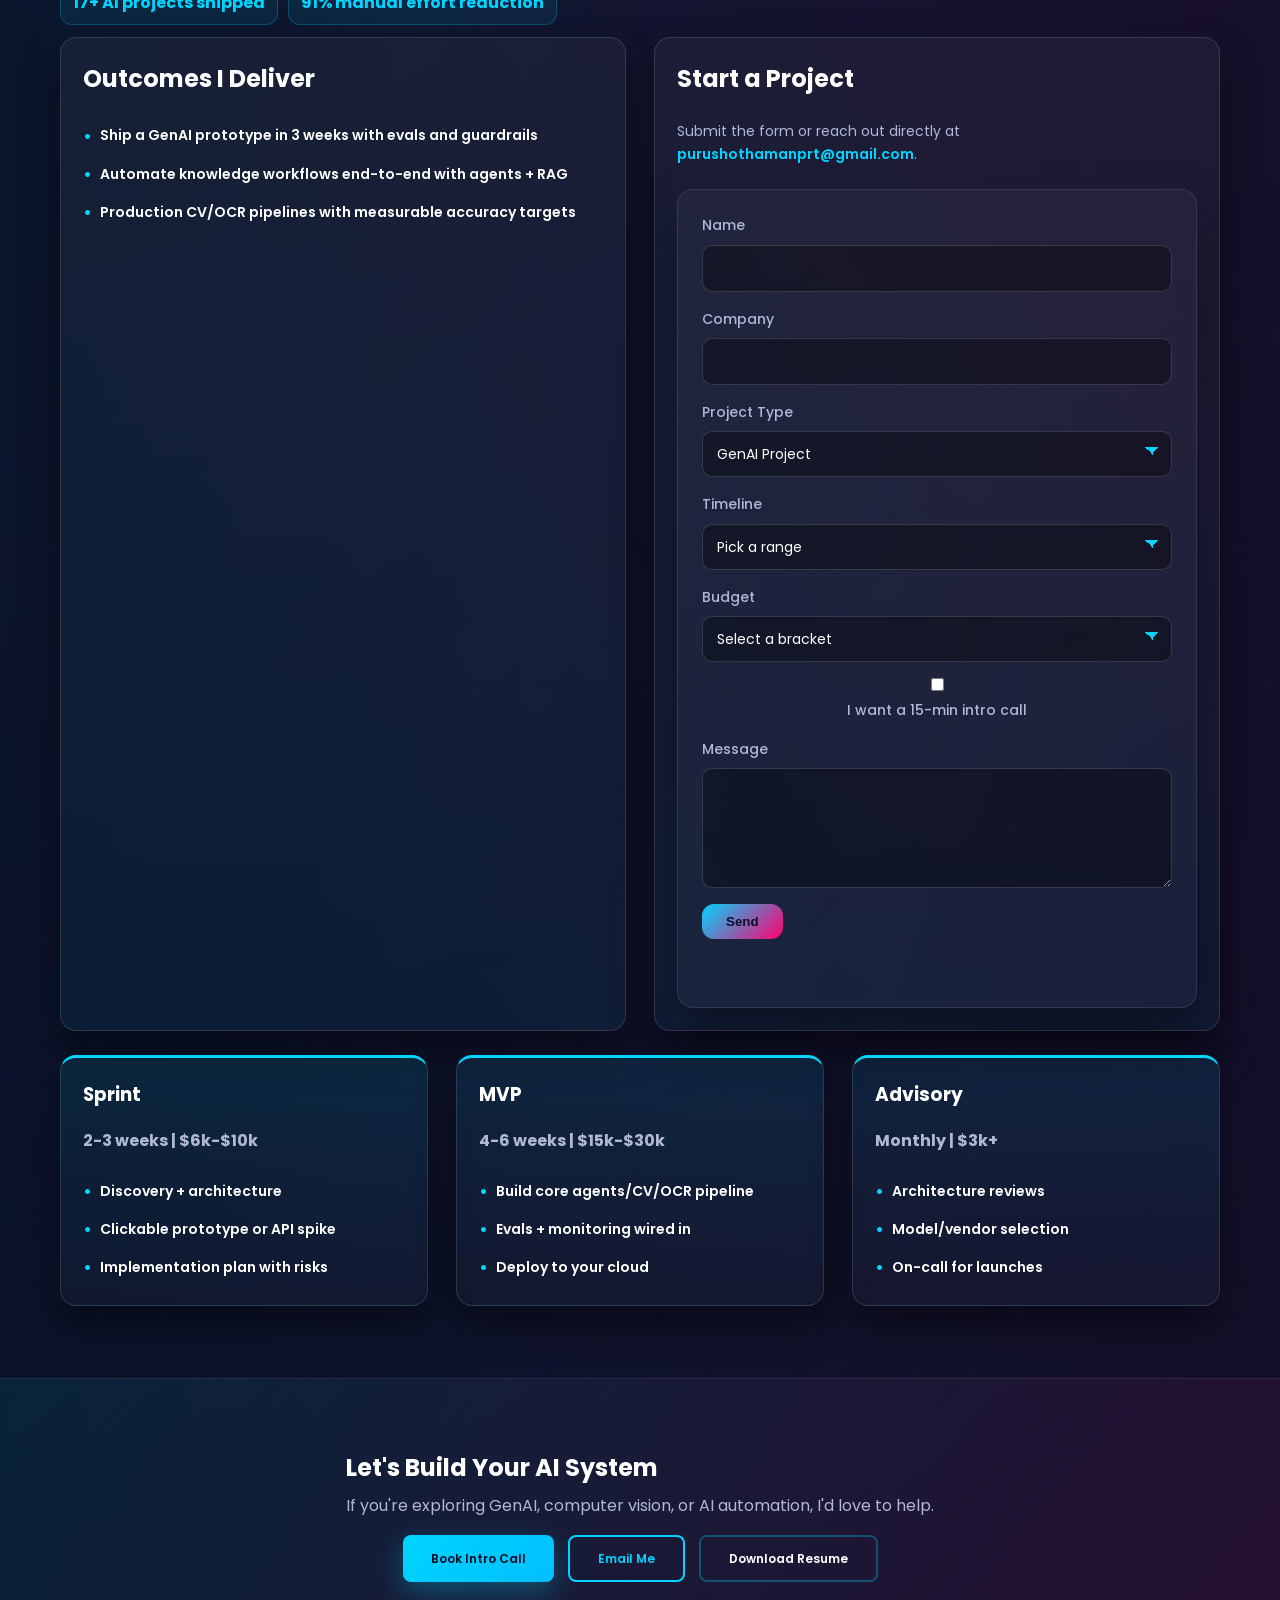
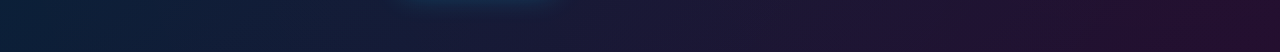
==== commit 3dde2ceb: "STYLE FIX" ====
--- a/ai-consulting.html
+++ b/ai-consulting.html
@@ -3,7 +3,7 @@
 <head>
   <meta charset="UTF-8">
   <meta name="viewport" content="width=device-width, initial-scale=1.0">
-  <title>AI Systems Consulting – GenAI, LLM Agents, and Computer Vision</title>
+  <title>AI Systems Consulting - GenAI, LLM Agents, and Computer Vision</title>
   <meta name="description" content="AI systems consulting for GenAI, LLM agents, computer vision, and document intelligence. Freelance, consulting, and contract AI engineering engagements worldwide.">
   <link rel="stylesheet" href="assets/css/style.css">
   <link rel="stylesheet" href="https://cdnjs.cloudflare.com/ajax/libs/font-awesome/6.4.0/css/all.min.css">
@@ -52,10 +52,9 @@
       <p class="consult-kicker">Consulting & Delivery</p>
       <h1>AIML Systems Consulting</h1>
       <p class="consult-lead">
-        Let's design and deploy production-ready AI systems for startups and enterprises — from GenAI applications and autonomous agents to computer vision pipelines and scalable ML platforms.
-        From prototype to deployment — design and implement AI pipelines that automate workflows, extract insights, and power intelligent products.
+        Design and ship production-ready AI for startups and enterprises: GenAI apps, autonomous agents, computer vision pipelines, and scalable ML platforms. I own prototypes, evals, and deployments that automate workflows and power products.
       </p>
-      <p class="consult-lead secondary">Currently employed full-time — consulting engagements are scheduled on weekends or after work hours.</p>
+      <p class="consult-lead secondary">Full-time employed; consulting happens in evenings or weekends with clear delivery milestones.</p>
       <div class="consult-actions">
         <a href="#consult-form" class="btn btn-primary">Start an AI Project</a>
         <a href="assets/files/Purushothaman_Natarajan_CV.pdf" class="btn btn-tertiary" download>Download Resume</a>
@@ -81,7 +80,7 @@
     </div>
   </main>
 
-  <section class="consult-section">
+  <section class="consult-section compact">
     <div class="container consult-grid">
       <div class="consult-card">
         <h2>Problems I Help Solve</h2>
@@ -103,7 +102,7 @@
     </div>
   </section>
 
-  <section class="consult-section">
+  <section class="consult-section compact">
     <div class="container">
       <div class="consult-card">
         <h2>Engagement Process</h2>
@@ -173,9 +172,9 @@
           <label>Timeline
             <select name="timeline">
               <option value="" selected>Pick a range</option>
-              <option value="2-3 weeks">2–3 weeks</option>
-              <option value="4-6 weeks">4–6 weeks</option>
-              <option value="6-10 weeks">6–10 weeks</option>
+              <option value="2-3 weeks">2-3 weeks</option>
+              <option value="4-6 weeks">4-6 weeks</option>
+              <option value="6-10 weeks">6-10 weeks</option>
               <option value="10+ weeks">10+ weeks</option>
             </select>
           </label>
@@ -183,8 +182,8 @@
             <select name="budget">
               <option value="" selected>Select a bracket</option>
               <option value="<$10k">Under $10k</option>
-              <option value="$10k-$25k">$10k–$25k</option>
-              <option value="$25k-$50k">$25k–$50k</option>
+              <option value="$10k-$25k">$10k-$25k</option>
+              <option value="$25k-$50k">$25k-$50k</option>
               <option value="$50k+">$50k+</option>
             </select>
           </label>
@@ -199,7 +198,7 @@
     <div class="container consult-grid package-grid">
       <div class="consult-card">
         <h3>Sprint</h3>
-        <p class="package-meta">2–3 weeks · $6k–$10k</p>
+        <p class="package-meta">2-3 weeks | $6k-$10k</p>
         <ul class="hero-list">
           <li>Discovery + architecture</li>
           <li>Clickable prototype or API spike</li>
@@ -208,7 +207,7 @@
       </div>
       <div class="consult-card">
         <h3>MVP</h3>
-        <p class="package-meta">4–6 weeks · $15k–$30k</p>
+        <p class="package-meta">4-6 weeks | $15k-$30k</p>
         <ul class="hero-list">
           <li>Build core agents/CV/OCR pipeline</li>
           <li>Evals + monitoring wired in</li>
@@ -217,7 +216,7 @@
       </div>
       <div class="consult-card">
         <h3>Advisory</h3>
-        <p class="package-meta">Monthly · $3k+</p>
+        <p class="package-meta">Monthly | $3k+</p>
         <ul class="hero-list">
           <li>Architecture reviews</li>
           <li>Model/vendor selection</li>
--- a/assets/css/style.css
+++ b/assets/css/style.css
@@ -313,10 +313,10 @@
   display: flex;
   justify-content: center;
   align-items: center;
-  padding: 60px 0 50px;
+  padding: 40px 0 50px;
   position: relative;
   overflow: hidden;
-  margin-top: var(--navbar-height);
+  margin-top: 0;
 }
 
 .stars {
@@ -351,7 +351,7 @@
   gap: 50px;
   max-width: 1080px;
   margin: 0 auto;
-  padding: 140px 20px 60px;
+  padding: calc(var(--navbar-height) + 30px) 28px 60px;
   width: 100%;
   position: relative;
   z-index: 1;
@@ -1768,7 +1768,8 @@
 }
 
 .contact-form input,
-.contact-form textarea {
+.contact-form textarea,
+.contact-form select {
   background: rgba(0, 0, 0, 0.35);
   border: 1px solid rgba(255, 255, 255, 0.15);
   border-radius: 10px;
@@ -1783,6 +1784,13 @@
   resize: vertical;
 }
 
+.contact-form select {
+  appearance: none;
+  background-image: linear-gradient(45deg, transparent 50%, var(--accent) 50%), linear-gradient(135deg, var(--accent) 50%, transparent 50%);
+  background-position: calc(100% - 18px) calc(50% - 3px), calc(100% - 12px) calc(50% - 3px);
+  background-size: 8px 8px, 8px 8px;
+  background-repeat: no-repeat;
+}
 .contact-form button {
   align-self: flex-start;
   padding: 10px 24px;
@@ -2083,28 +2091,33 @@
 .consult-hero {
   position: relative;
   overflow: hidden;
-  padding: 140px 20px 80px;
+  padding: 140px 0 90px;
   display: grid;
   grid-template-columns: minmax(0, 1.2fr) minmax(280px, 420px);
-  gap: 28px;
+  gap: 32px;
   align-items: stretch;
+  width: min(1180px, 100% - 40px);
+  margin: 0 auto;
 }
 
 .consult-hero__bg {
   position: absolute;
   inset: 0;
-  background: linear-gradient(135deg, rgba(0, 212, 255, 0.08), rgba(255, 0, 110, 0.06));
-  opacity: 0.6;
+  background: radial-gradient(140% 120% at 15% 10%, rgba(0, 212, 255, 0.10), transparent), radial-gradient(120% 120% at 85% 0%, rgba(255, 0, 110, 0.10), transparent);
+  opacity: 0.7;
+  filter: blur(4px);
 }
 
 .consult-hero__content {
   position: relative;
   z-index: 1;
-  padding: 32px;
+  padding: 34px;
   border-radius: 18px;
-  background: var(--glass);
-  border: 1px solid var(--card-border);
-  box-shadow: 0 24px 60px rgba(0, 0, 0, 0.55);
+  background: linear-gradient(160deg, rgba(255, 255, 255, 0.06), rgba(0, 212, 255, 0.06));
+  border: 1px solid rgba(255, 255, 255, 0.14);
+  box-shadow: 0 26px 70px rgba(0, 0, 0, 0.55);
+  display: grid;
+  gap: 14px;
 }
 
 .consult-kicker {
@@ -2192,12 +2205,13 @@
   z-index: 1;
   padding: 24px;
   border-radius: 18px;
-  background: var(--glass-strong);
-  border: 1px solid var(--card-border);
-  box-shadow: 0 24px 60px rgba(0, 0, 0, 0.55);
+  background: linear-gradient(150deg, rgba(0, 212, 255, 0.10), rgba(255, 255, 255, 0.03));
+  border: 1px solid rgba(255, 255, 255, 0.14);
+  box-shadow: 0 26px 65px rgba(0, 0, 0, 0.55);
   display: flex;
   flex-direction: column;
   gap: 18px;
+  align-self: stretch;
 }
 
 .consult-panel h3 {
@@ -2223,15 +2237,30 @@
   color: var(--text-primary);
 }
 
+@media (min-width: 960px) {
+  .consult-panel {
+    position: sticky;
+    top: calc(var(--navbar-height) + 18px);
+  }
+}
+
 .consult-section {
-  padding: 60px 20px;
+  padding: 72px 20px;
+}
+
+.consult-section:first-of-type {
+  padding-top: 40px;
+}
+
+.consult-section.compact {
+  padding: 32px 20px 36px;
 }
 
 .consult-intro {
   display: flex;
   flex-direction: column;
-  gap: 14px;
-  margin-bottom: 18px;
+  gap: 10px;
+  margin-bottom: 12px;
 }
 
 .consult-headline {
@@ -2242,6 +2271,10 @@
 .consult-subhead {
   margin: 0;
   color: var(--text-secondary);
+}
+
+.cta-subtext {
+  margin: 0 0 14px 0;
 }
 
 .trust-row {
@@ -2261,7 +2294,8 @@
 
 .consult-grid {
   display: grid;
-  gap: 24px;
+  gap: 28px;
+  grid-template-columns: repeat(auto-fit, minmax(320px, 1fr));
 }
 
 .package-grid {
@@ -2276,14 +2310,16 @@
 }
 
 .consult-card {
-  background: var(--glass);
-  border: 1px solid var(--card-border);
+  background: linear-gradient(180deg, rgba(255, 255, 255, 0.04), rgba(0, 212, 255, 0.05));
+  border: 1px solid rgba(255, 255, 255, 0.12);
   border-radius: 16px;
-  padding: 24px;
-  box-shadow: 0 18px 38px rgba(0, 0, 0, 0.45);
+  padding: 22px;
+  box-shadow: 0 20px 40px rgba(0, 0, 0, 0.45);
   display: flex;
   flex-direction: column;
+  gap: 10px;
   height: 100%;
+  transition: transform 0.2s ease, border-color 0.2s ease, box-shadow 0.2s ease;
 }
 
 .consult-card h2 {
@@ -2302,6 +2338,12 @@
   line-height: 1.6;
 }
 
+.consult-card:hover {
+  transform: translateY(-4px);
+  border-color: rgba(0, 212, 255, 0.25);
+  box-shadow: 0 26px 60px rgba(0, 0, 0, 0.55);
+}
+
 .package-grid .consult-card h3 {
   margin: 0 0 8px 0;
 }
@@ -2310,6 +2352,11 @@
   color: var(--accent);
   font-weight: 700;
   margin: 0 0 12px 0;
+}
+
+.package-grid .consult-card {
+  border-top: 3px solid var(--accent);
+  background: linear-gradient(185deg, rgba(0, 212, 255, 0.10), rgba(255, 255, 255, 0.02));
 }
 
 .checkbox-line {
@@ -2357,9 +2404,9 @@
 
 .process-row {
   display: flex;
-  gap: 12px;
+  gap: 10px;
   overflow-x: auto;
-  padding-bottom: 6px;
+  padding-bottom: 2px;
   scroll-snap-type: x mandatory;
 }
 
@@ -2372,7 +2419,7 @@
   background: rgba(255, 255, 255, 0.04);
   border: 1px solid var(--card-border);
   border-radius: 12px;
-  padding: 14px;
+  padding: 12px;
   display: grid;
   gap: 6px;
 }
@@ -2471,10 +2518,16 @@
   .consult-grid.two {
     grid-template-columns: 1fr;
     justify-items: center;
+    display: flex;
+    flex-direction: column;
+    align-items: center;
+    gap: 22px;
   }
 
   .consult-card {
     width: min(520px, 100%);
+    margin: 0 auto;
+    align-self: center;
   }
 
   .consult-section {
@@ -2600,6 +2653,17 @@
     --navbar-height: 60px;
   }
 
+  .hero {
+    margin-top: 0;
+    padding: 8px 0 28px;
+    align-items: flex-start;
+  }
+
+  .hero-container {
+    padding: calc(var(--navbar-height) + 16px) 18px 36px;
+    gap: 22px;
+  }
+
   .contact-grid,
   .contact-form-wrapper {
     width: 100%;
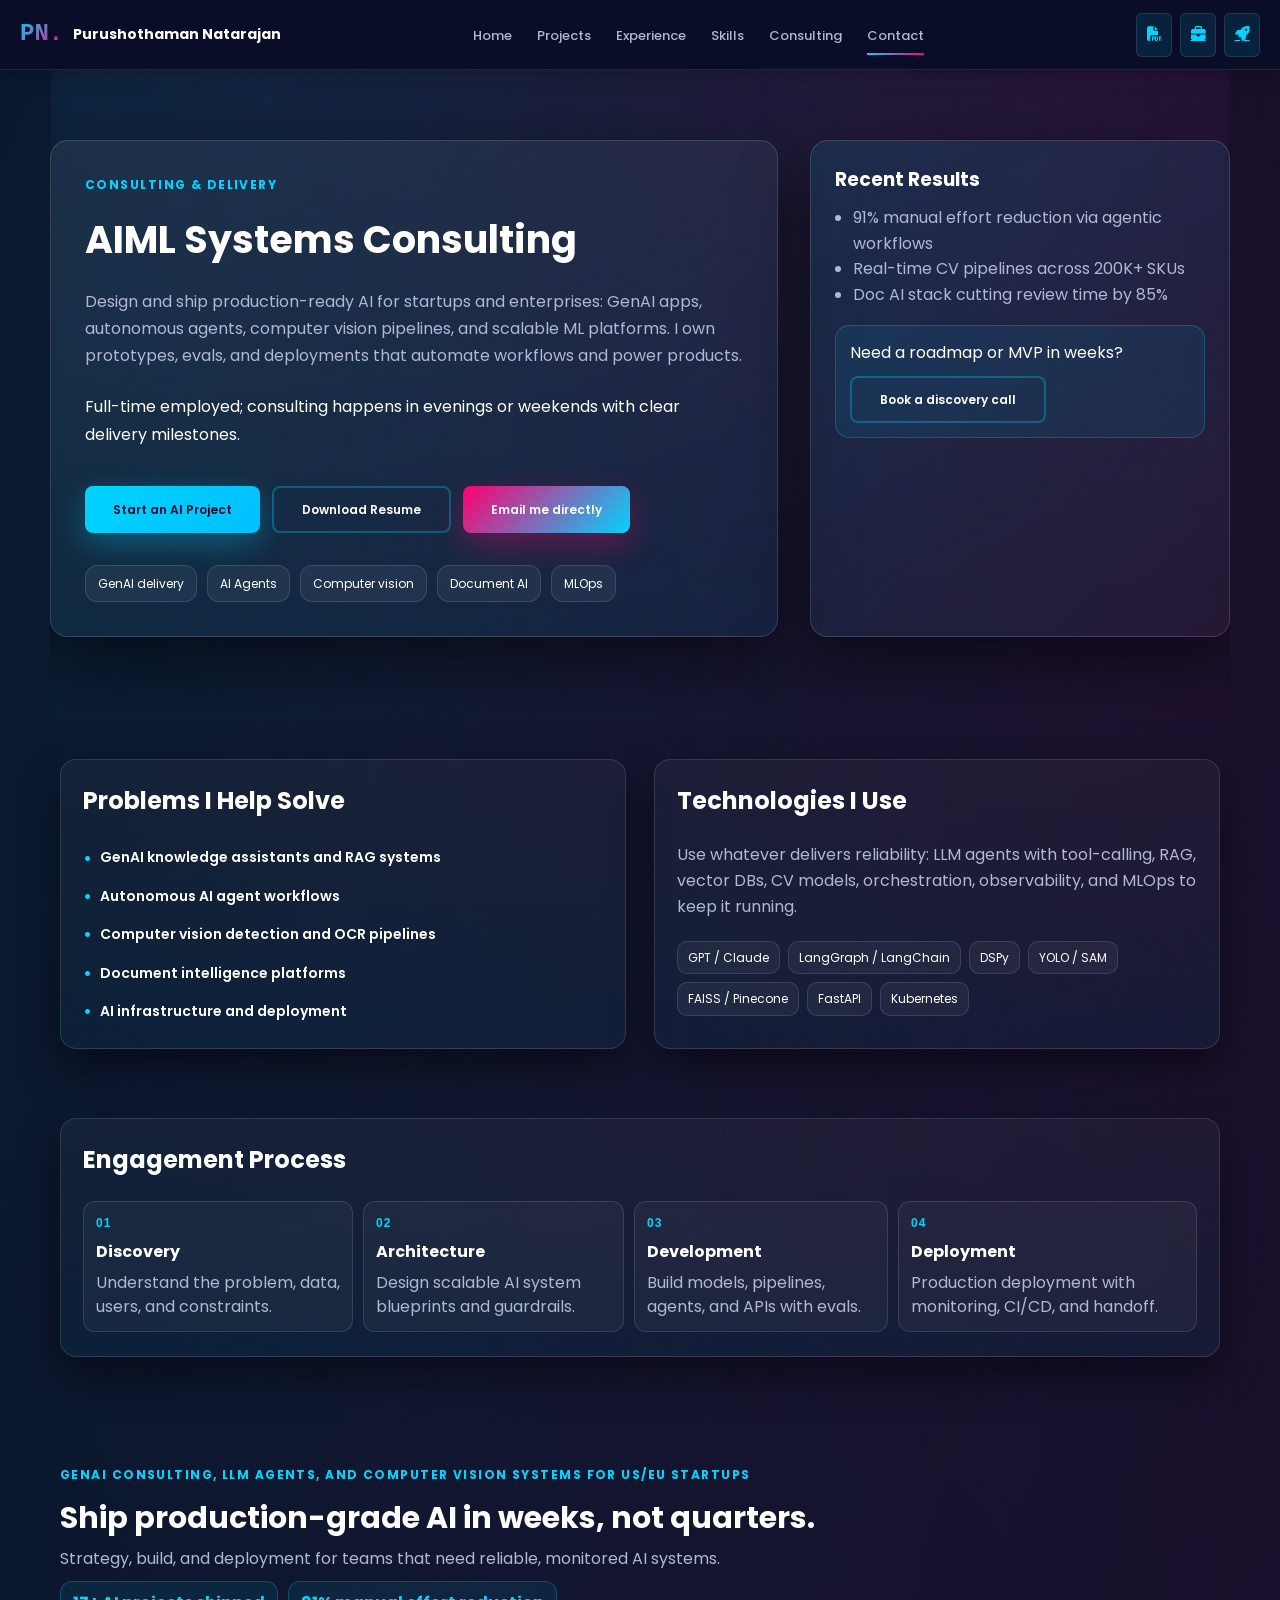
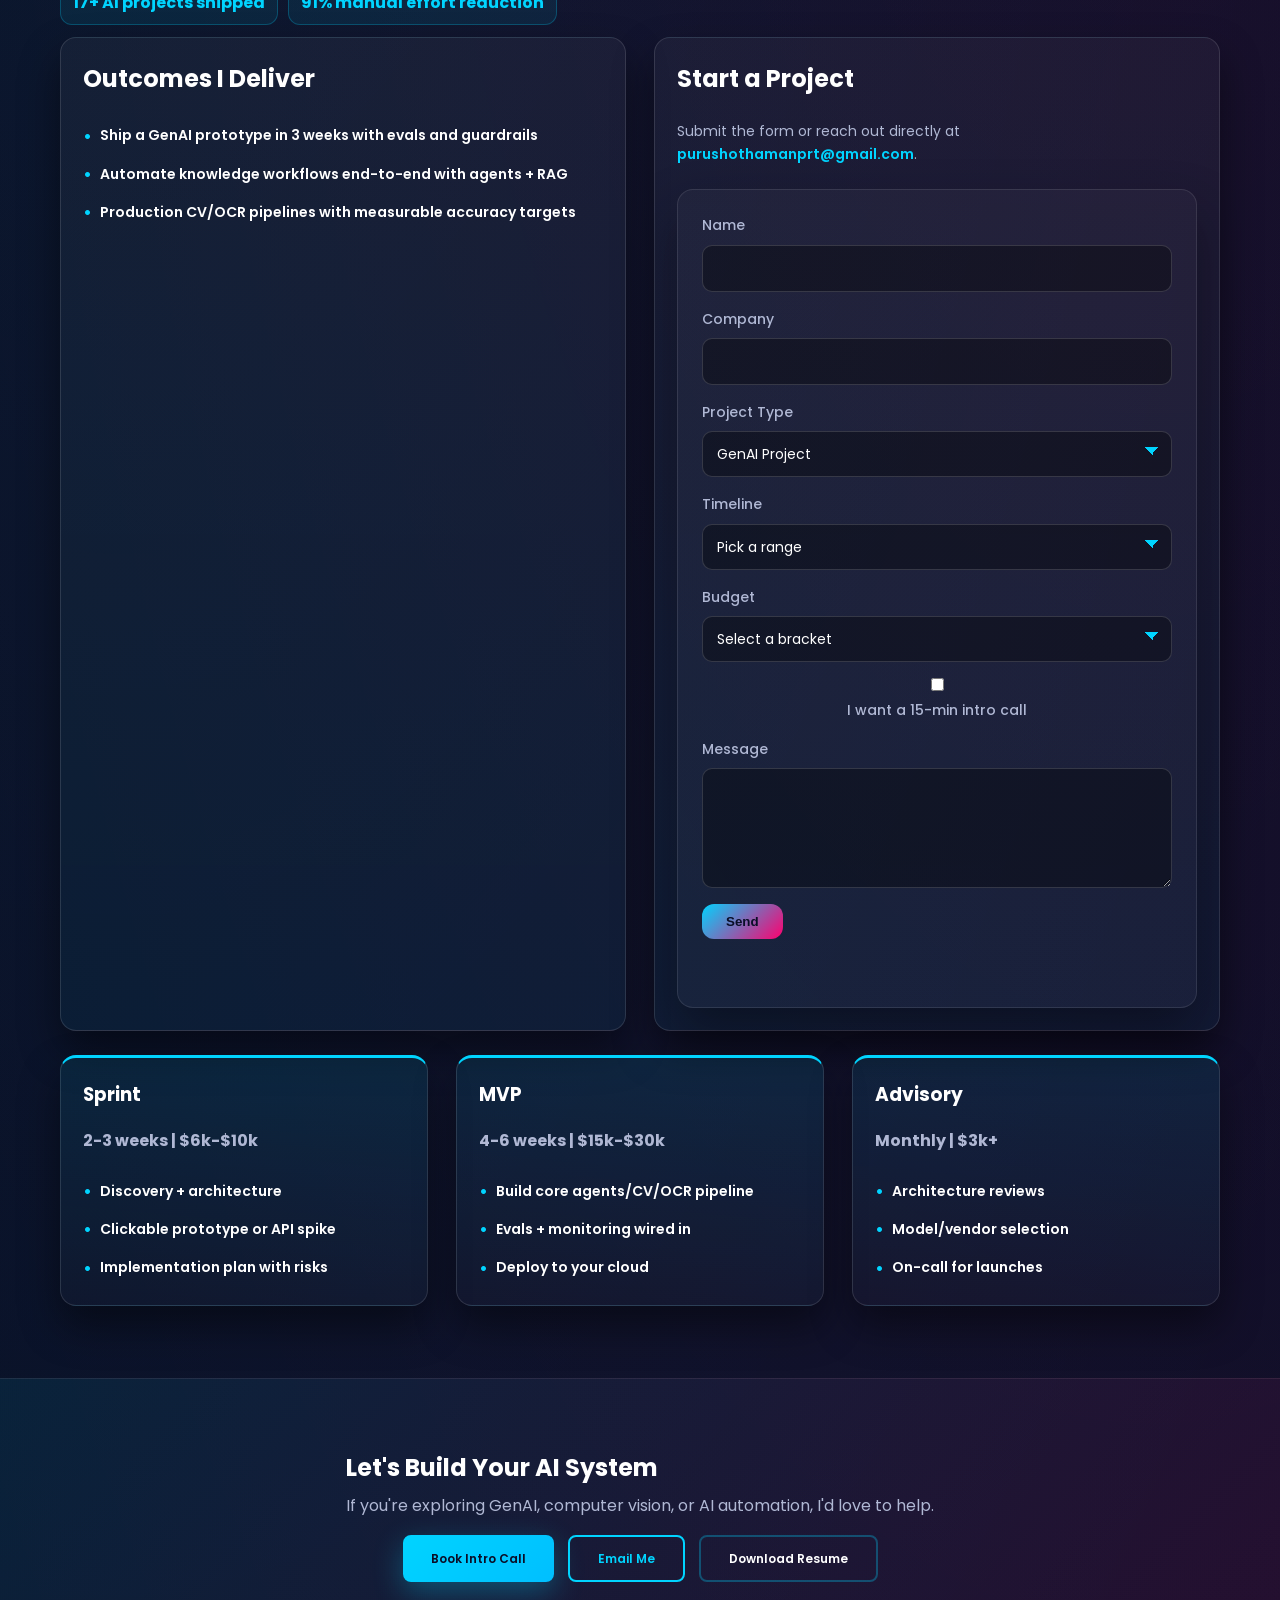
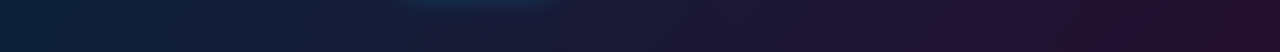
==== commit 917c7004: "STYLE - HOVER FIX" ====
--- a/ai-consulting.html
+++ b/ai-consulting.html
@@ -20,10 +20,10 @@
         <span class="logo-title">Purushothaman Natarajan</span>
       </div>
       <ul class="nav-menu">
-        <li><a href="index.html#home" class="nav-link">Home</a></li>
-        <li><a href="index.html#projects" class="nav-link">Projects</a></li>
-        <li><a href="index.html#experience" class="nav-link">Experience</a></li>
-        <li><a href="index.html#skills" class="nav-link">Skills</a></li>
+        <li><a href="index.html#home" class="nav-link" data-soft-nav>Home</a></li>
+        <li><a href="index.html#projects" class="nav-link" data-soft-nav>Projects</a></li>
+        <li><a href="index.html#experience" class="nav-link" data-soft-nav>Experience</a></li>
+        <li><a href="index.html#skills" class="nav-link" data-soft-nav>Skills</a></li>
         <li><a href="#consult-form" class="nav-link active">Consulting</a></li>
         <li><a href="#consult-form" class="nav-link">Contact</a></li>
       </ul>
@@ -48,7 +48,7 @@
 
   <main class="consult-hero">
     <div class="consult-hero__bg"></div>
-    <div class="consult-hero__content">
+    <div class="consult-hero__content reveal" data-reveal-delay="0ms">
       <p class="consult-kicker">Consulting & Delivery</p>
       <h1>AIML Systems Consulting</h1>
       <p class="consult-lead">
@@ -64,7 +64,7 @@
         <span>GenAI delivery</span><span>AI Agents</span><span>Computer vision</span><span>Document AI</span><span>MLOps</span>
       </div>
     </div>
-    <div class="consult-panel">
+    <div class="consult-panel reveal" data-reveal-delay="120ms">
       <div>
         <h3>Recent Results</h3>
         <ul>
@@ -82,7 +82,7 @@
 
   <section class="consult-section compact">
     <div class="container consult-grid">
-      <div class="consult-card">
+      <div class="consult-card reveal" data-reveal-delay="0ms">
         <h2>Problems I Help Solve</h2>
         <ul class="hero-list">
           <li>GenAI knowledge assistants and RAG systems</li>
@@ -92,7 +92,7 @@
           <li>AI infrastructure and deployment</li>
         </ul>
       </div>
-      <div class="consult-card">
+      <div class="consult-card reveal" data-reveal-delay="80ms">
         <h2>Technologies I Use</h2>
         <p>Use whatever delivers reliability: LLM agents with tool-calling, RAG, vector DBs, CV models, orchestration, observability, and MLOps to keep it running.</p>
         <div class="consult-chips">
@@ -104,25 +104,25 @@
 
   <section class="consult-section compact">
     <div class="container">
-      <div class="consult-card">
+      <div class="consult-card reveal" data-reveal-delay="0ms">
         <h2>Engagement Process</h2>
         <div class="process-row">
-          <div class="process-card">
+          <div class="process-card reveal" data-reveal-delay="0ms">
             <span class="process-step">01</span>
             <h4>Discovery</h4>
             <p>Understand the problem, data, users, and constraints.</p>
           </div>
-          <div class="process-card">
+          <div class="process-card reveal" data-reveal-delay="60ms">
             <span class="process-step">02</span>
             <h4>Architecture</h4>
             <p>Design scalable AI system blueprints and guardrails.</p>
           </div>
-          <div class="process-card">
+          <div class="process-card reveal" data-reveal-delay="120ms">
             <span class="process-step">03</span>
             <h4>Development</h4>
             <p>Build models, pipelines, agents, and APIs with evals.</p>
           </div>
-          <div class="process-card">
+          <div class="process-card reveal" data-reveal-delay="180ms">
             <span class="process-step">04</span>
             <h4>Deployment</h4>
             <p>Production deployment with monitoring, CI/CD, and handoff.</p>
@@ -146,7 +146,7 @@
     </div>
 
     <div class="container consult-grid two">
-      <div class="consult-card">
+      <div class="consult-card reveal" data-reveal-delay="0ms">
         <h2>Outcomes I Deliver</h2>
         <ul class="hero-list">
           <li>Ship a GenAI prototype in 3 weeks with evals and guardrails</li>
@@ -154,7 +154,7 @@
           <li>Production CV/OCR pipelines with measurable accuracy targets</li>
         </ul>
       </div>
-      <div class="consult-card" id="consult-form">
+      <div class="consult-card reveal" data-reveal-delay="80ms" id="consult-form">
         <h2>Start a Project</h2>
         <p class="cta-subtext">Submit the form or reach out directly at <a href="mailto:purushothamanprt@gmail.com">purushothamanprt@gmail.com</a>.</p>
         <form class="contact-form" action="https://formspree.io/f/mojkdnnn" method="POST" id="consultContactForm">
@@ -196,7 +196,7 @@
     </div>
 
     <div class="container consult-grid package-grid">
-      <div class="consult-card">
+      <div class="consult-card reveal" data-reveal-delay="0ms">
         <h3>Sprint</h3>
         <p class="package-meta">2-3 weeks | $6k-$10k</p>
         <ul class="hero-list">
@@ -205,7 +205,7 @@
           <li>Implementation plan with risks</li>
         </ul>
       </div>
-      <div class="consult-card">
+      <div class="consult-card reveal" data-reveal-delay="80ms">
         <h3>MVP</h3>
         <p class="package-meta">4-6 weeks | $15k-$30k</p>
         <ul class="hero-list">
@@ -214,7 +214,7 @@
           <li>Deploy to your cloud</li>
         </ul>
       </div>
-      <div class="consult-card">
+      <div class="consult-card reveal" data-reveal-delay="140ms">
         <h3>Advisory</h3>
         <p class="package-meta">Monthly | $3k+</p>
         <ul class="hero-list">
@@ -227,7 +227,7 @@
   </section>
 
   <section class="consult-section final-cta">
-    <div class="container final-cta__box">
+    <div class="container final-cta__box reveal" data-reveal-delay="0ms">
       <div>
         <h2>Let's Build Your AI System</h2>
         <p>If you're exploring GenAI, computer vision, or AI automation, I'd love to help.</p>
--- a/assets/css/style.css
+++ b/assets/css/style.css
@@ -35,6 +35,27 @@
   position: relative;
   margin: 0;
   padding: 0;
+}
+
+.page-transition-init {
+  opacity: 0;
+  transition: opacity 380ms ease-in-out;
+}
+
+.page-transition-ready {
+  opacity: 1;
+}
+
+.page-leave {
+  opacity: 0;
+  transition: opacity 260ms ease-in-out;
+}
+
+@media (prefers-reduced-motion: reduce) {
+  .page-transition-init,
+  .page-leave {
+    transition-duration: 0ms;
+  }
 }
 
 .container {
@@ -2100,6 +2121,23 @@
   margin: 0 auto;
 }
 
+.reveal {
+  opacity: 1;
+  transform: none;
+}
+
+.js-enabled .reveal {
+  opacity: 0;
+  transform: translateY(26px);
+  transition: transform 650ms ease, opacity 650ms ease;
+  will-change: transform, opacity;
+}
+
+.reveal.visible {
+  opacity: 1;
+  transform: translateY(0);
+}
+
 .consult-hero__bg {
   position: absolute;
   inset: 0;
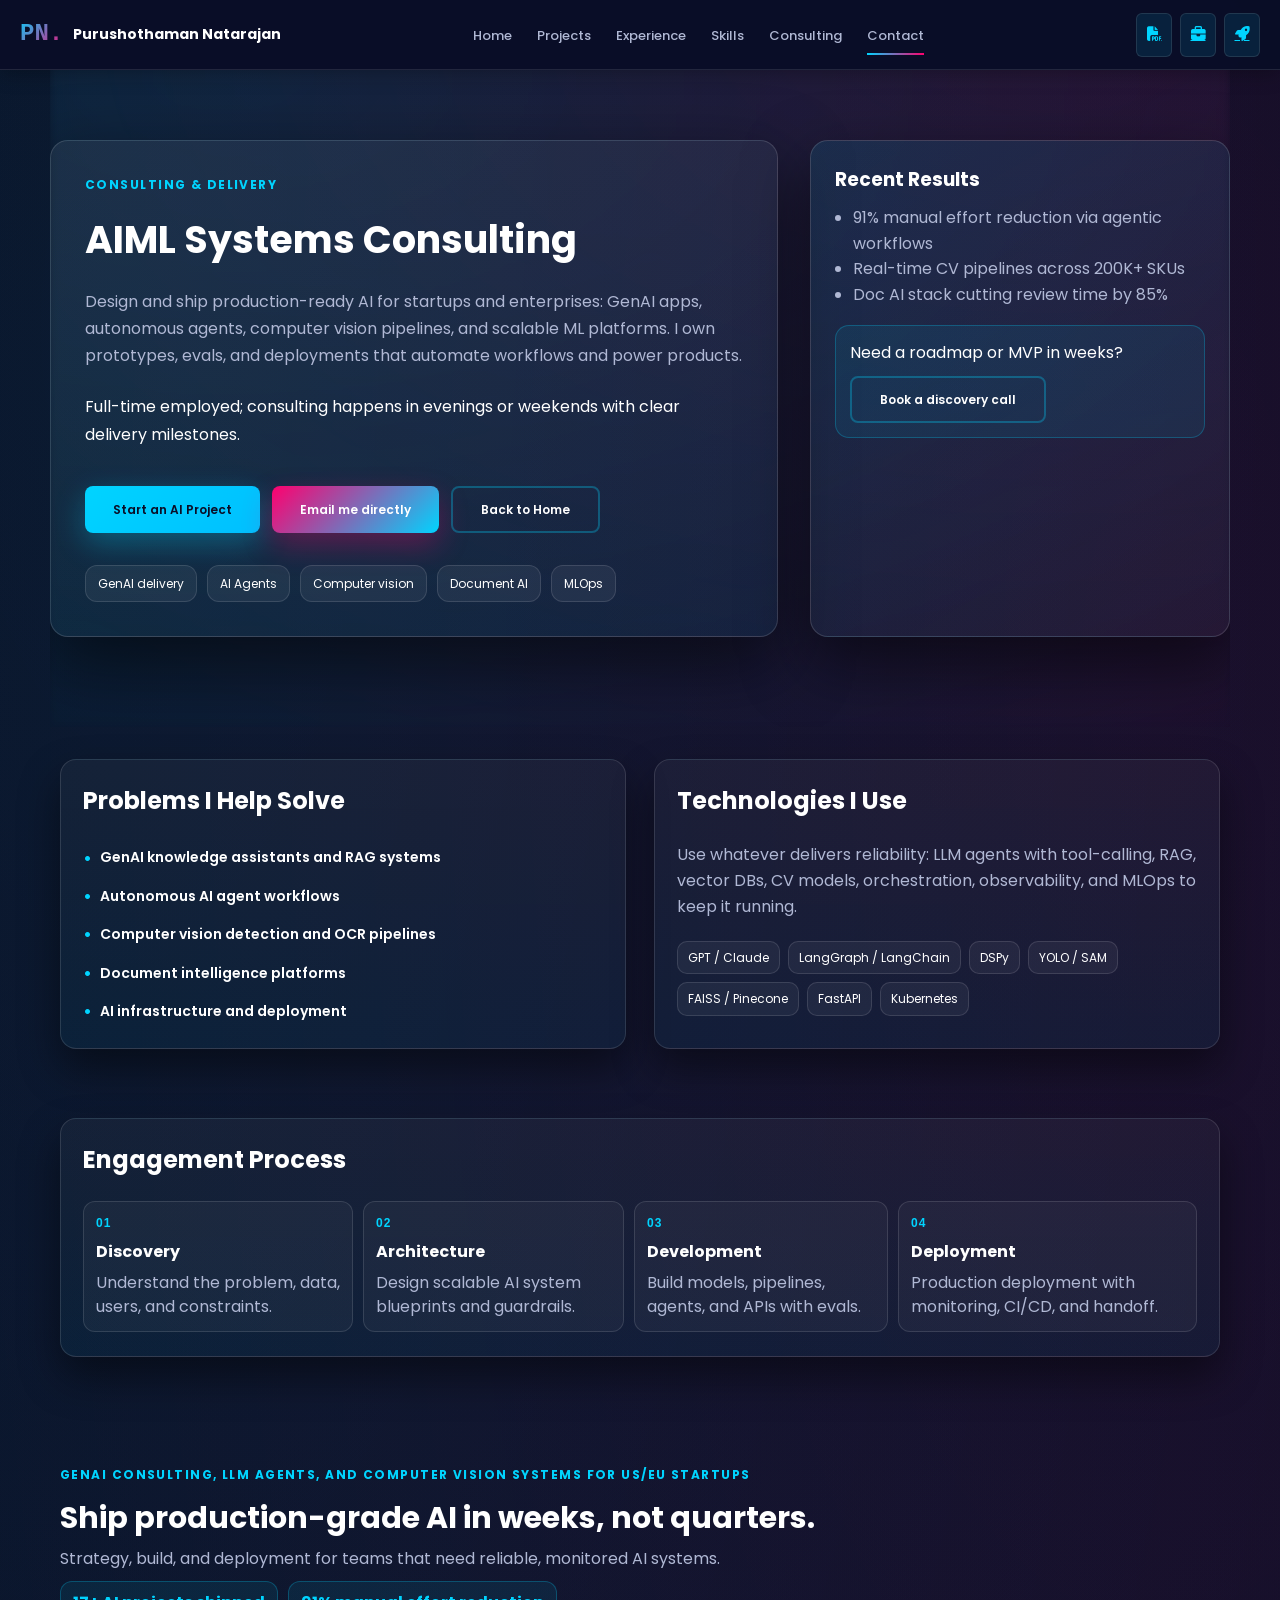
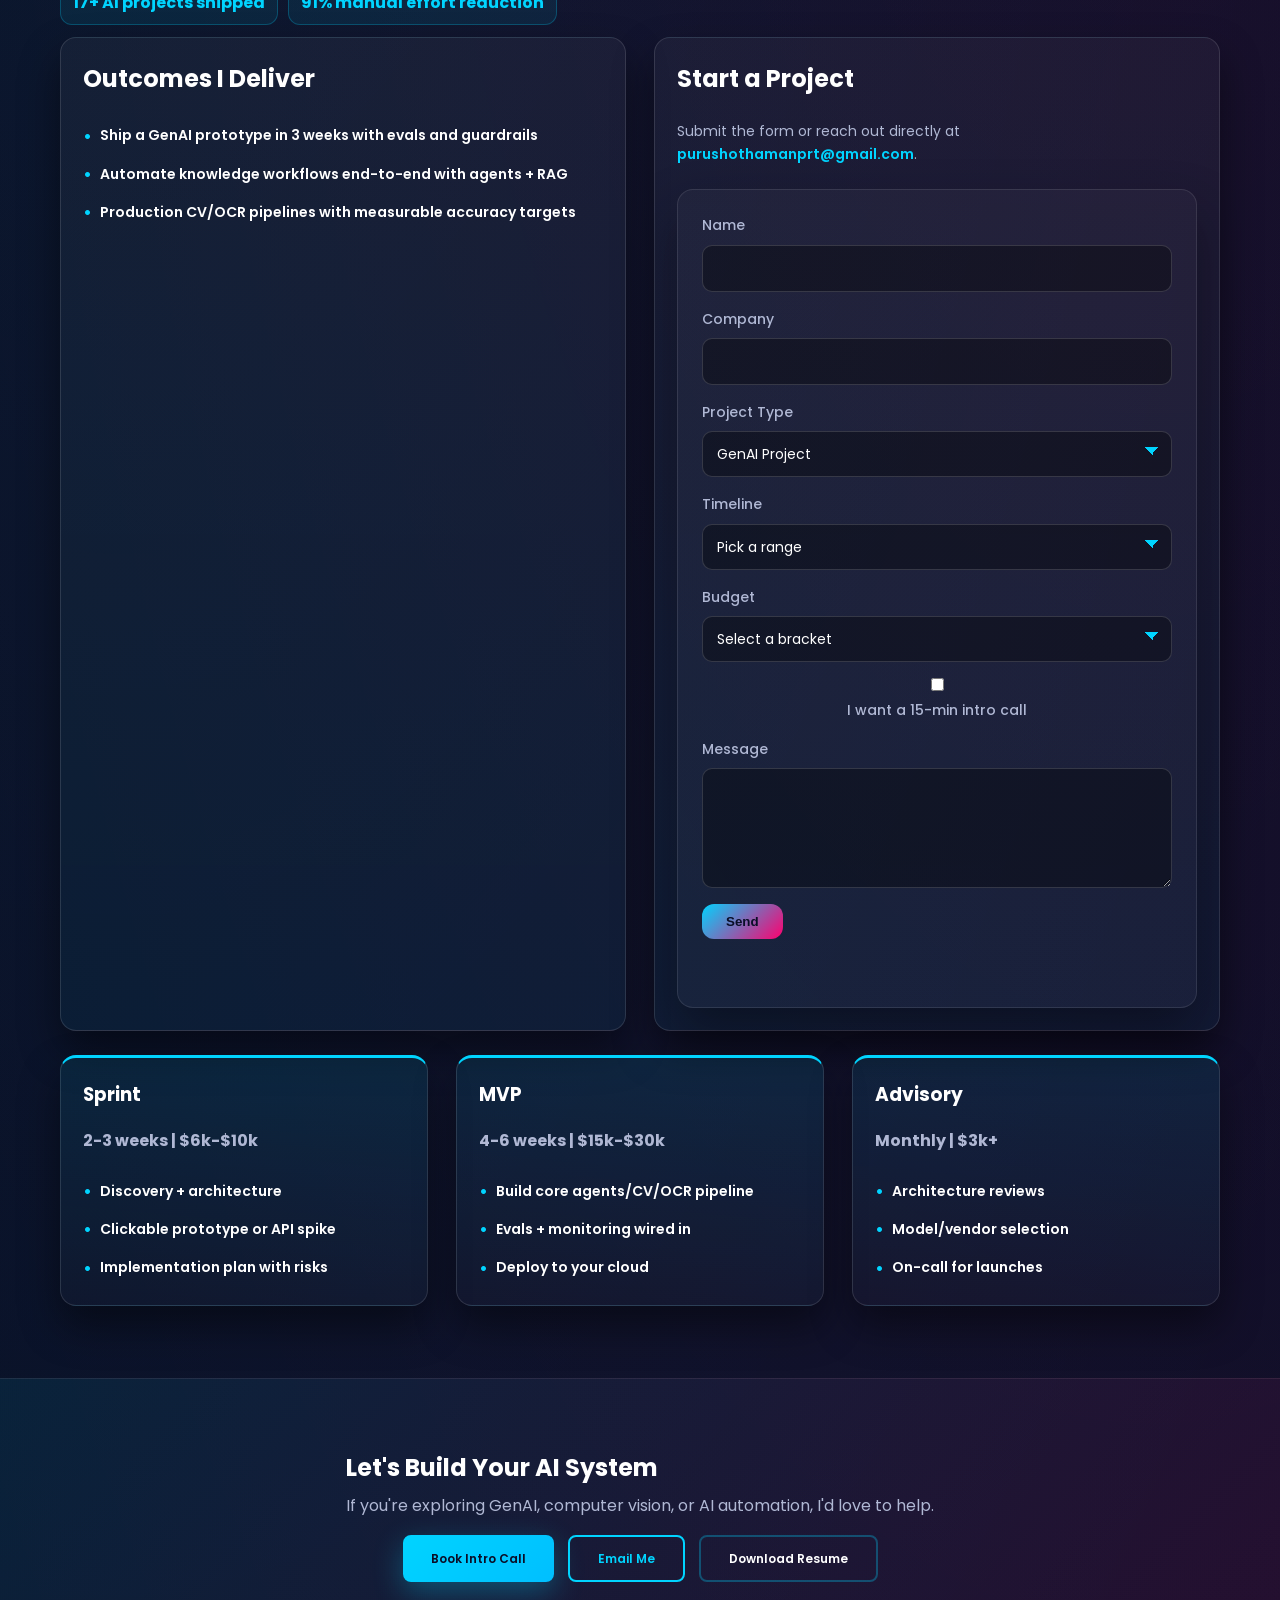
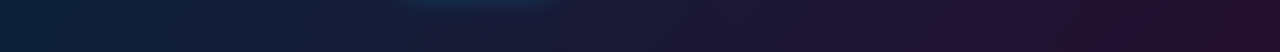
==== commit ae7a08c3: "FIXED - 2026" ====
--- a/ai-consulting.html
+++ b/ai-consulting.html
@@ -57,8 +57,8 @@
       <p class="consult-lead secondary">Full-time employed; consulting happens in evenings or weekends with clear delivery milestones.</p>
       <div class="consult-actions">
         <a href="#consult-form" class="btn btn-primary">Start an AI Project</a>
-        <a href="assets/files/Purushothaman_Natarajan_CV.pdf" class="btn btn-tertiary" download>Download Resume</a>
         <a href="mailto:purushothamanprt@gmail.com" class="btn btn-accent">Email me directly</a>
+        <a href="index.html#home" class="btn btn-tertiary" data-soft-nav>Back to Home</a>
       </div>
       <div class="consult-tags">
         <span>GenAI delivery</span><span>AI Agents</span><span>Computer vision</span><span>Document AI</span><span>MLOps</span>
--- a/assets/css/style.css
+++ b/assets/css/style.css
@@ -2804,11 +2804,11 @@
 
 @media (max-width: 600px) {
   .hero {
-    padding: 80px 0 40px;
+    padding: 40px 0 32px;
   }
 
   .hero-container {
-    padding: 120px 16px 40px;
+    padding: calc(var(--navbar-height) + 4px) 16px 32px;
   }
 
   .hero-grid {
